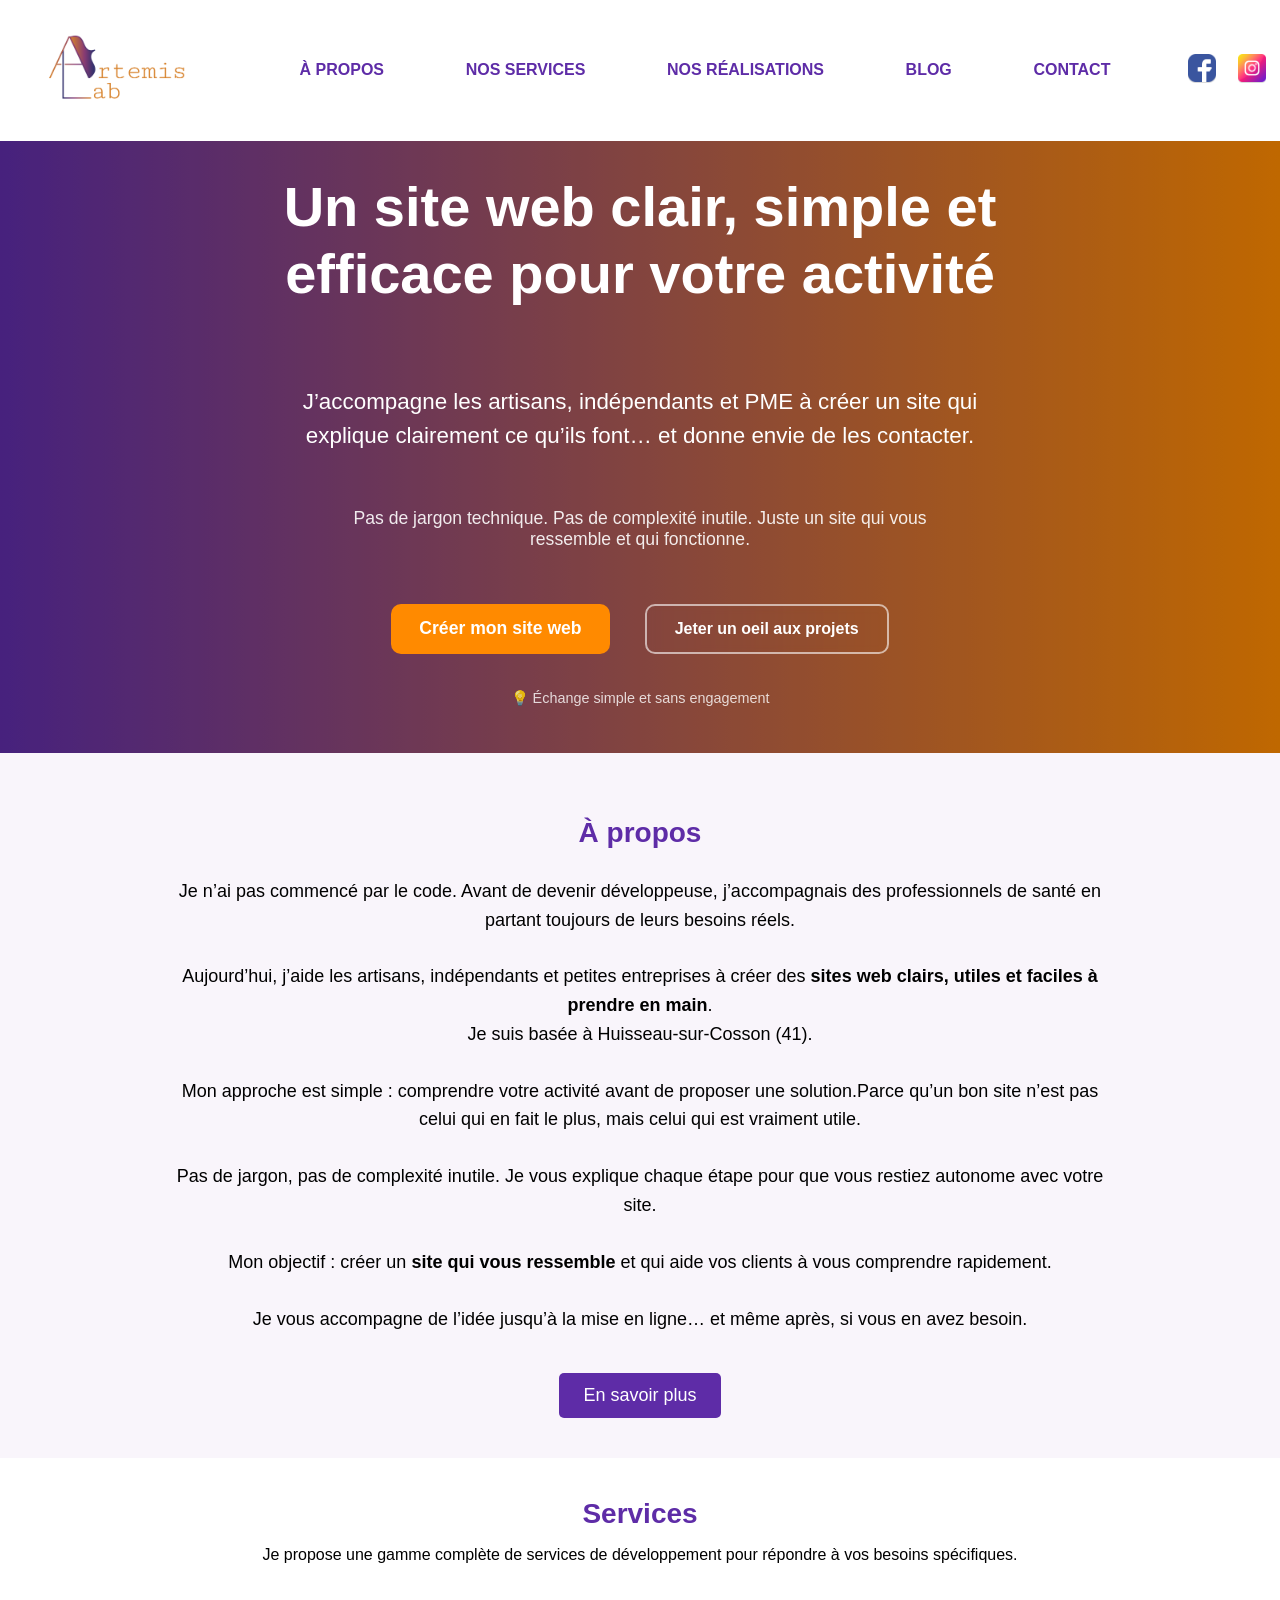
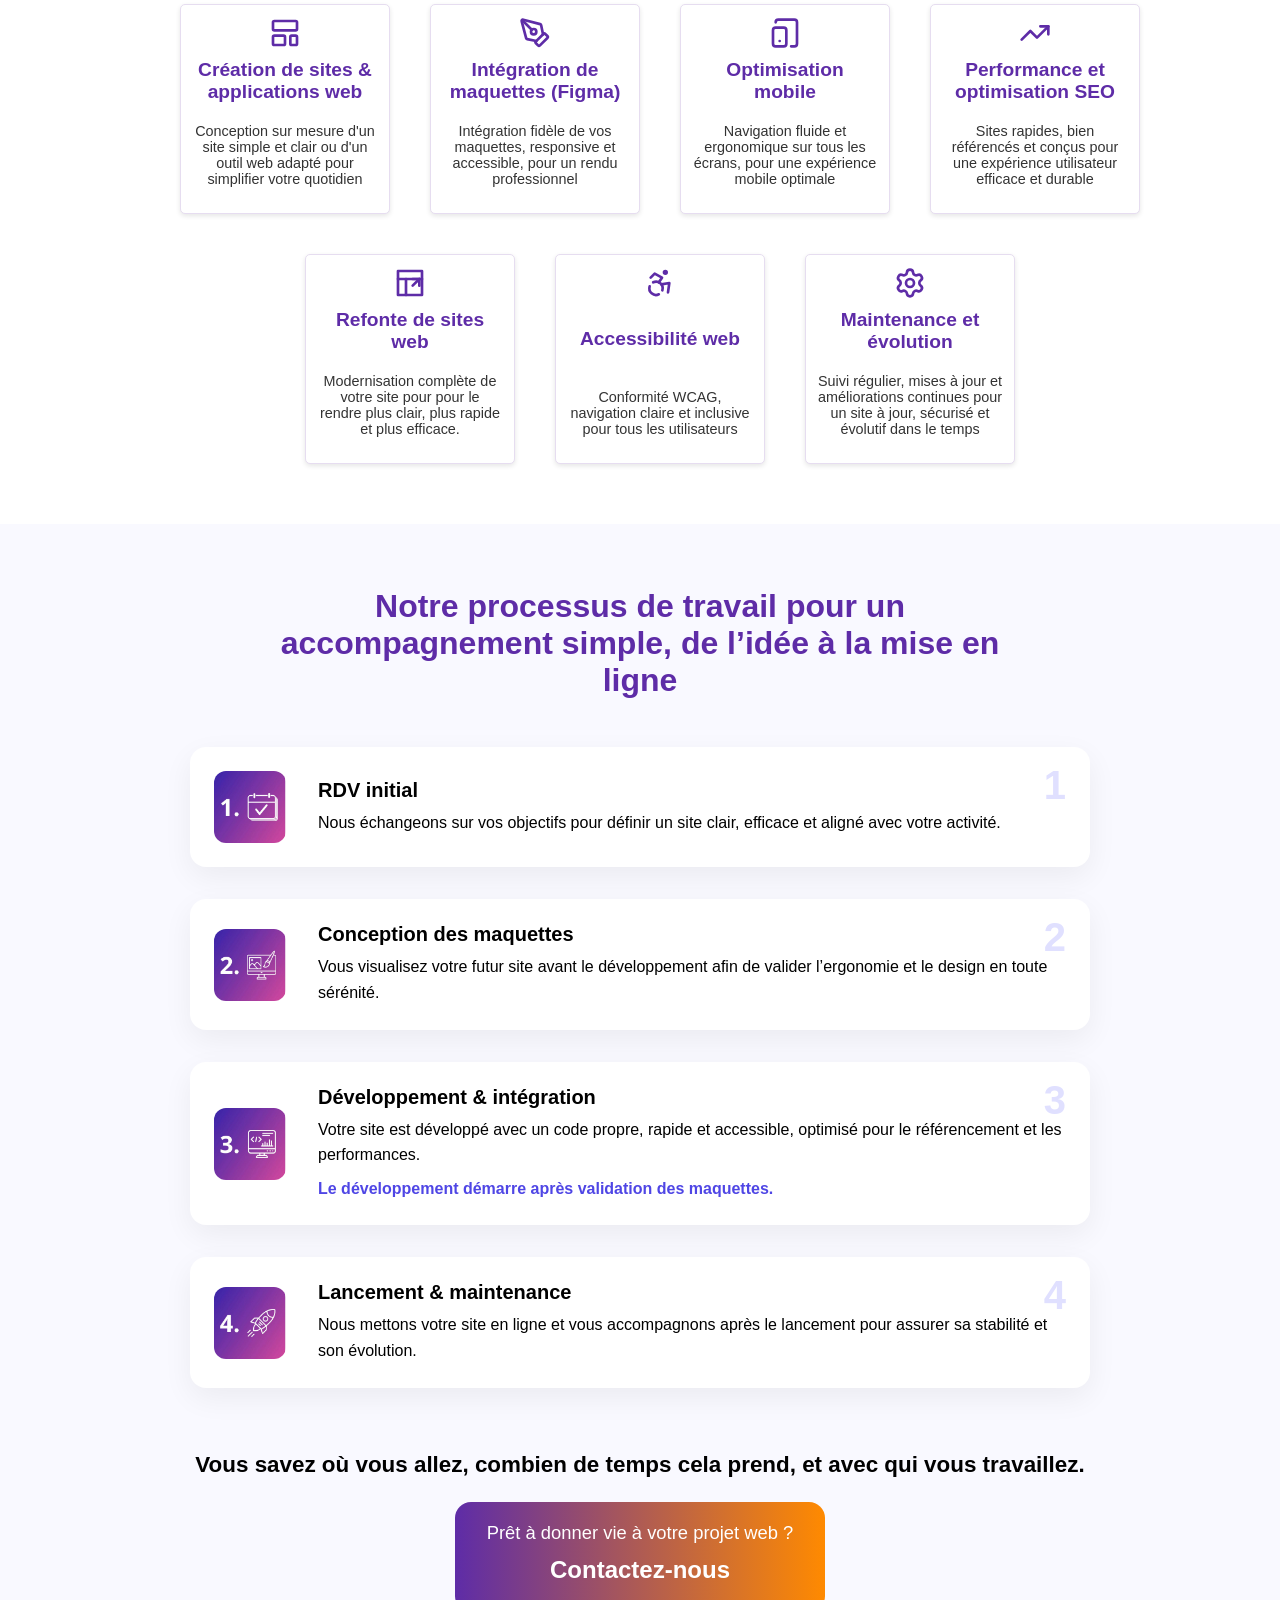
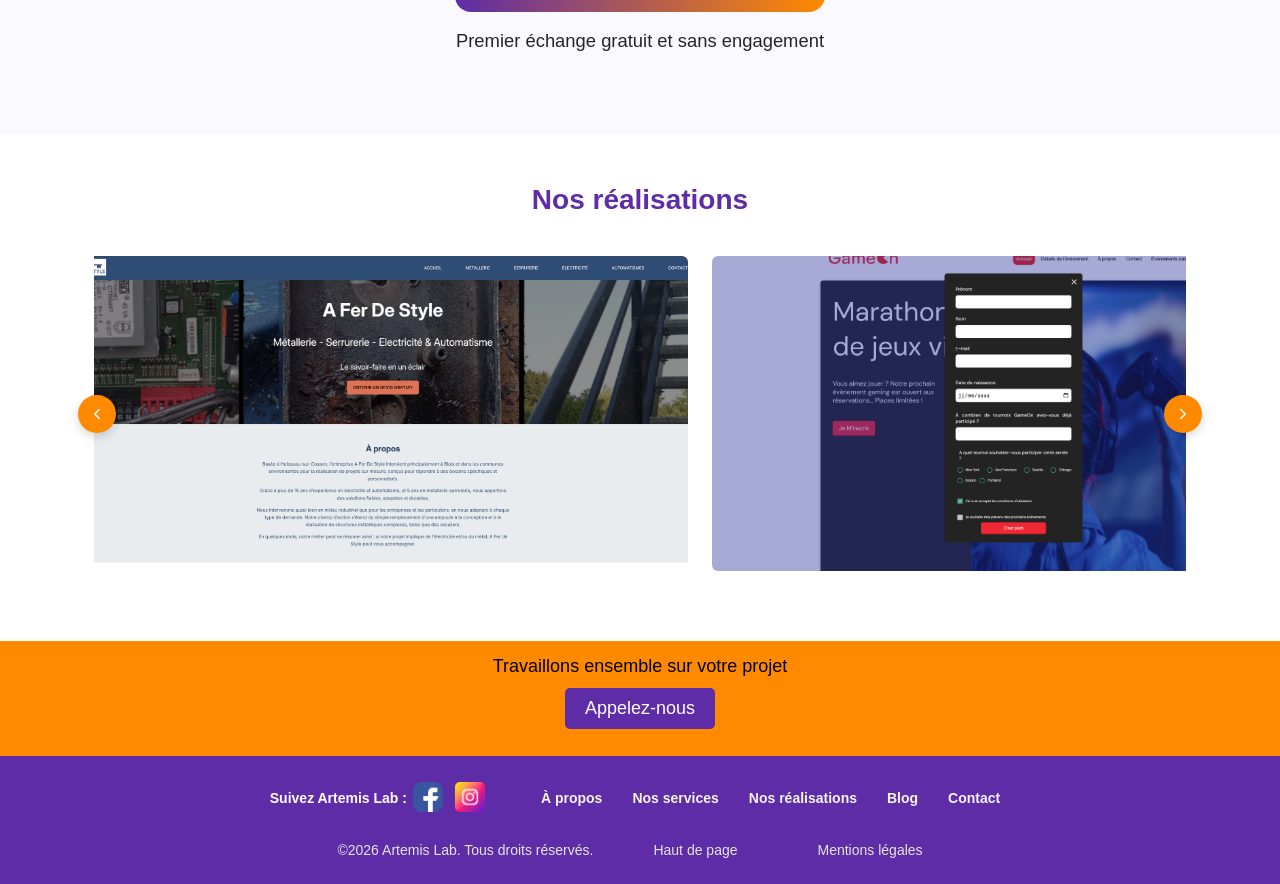
==== index.html @ e290e6b4 "Blog page added and 2articles (card + html page)" ====
<!doctype html>
<html lang="fr">
  <head>
    <meta charset="UTF-8" />
    <meta name="viewport" content="width=device-width, initial-scale=1.0" />
    <link rel="stylesheet" href="styles/styles.css" />
    <title>Artemis Lab – Création de sites web accessibles & SEO</title>
    <meta name="description" content="Artemis Lab – Développeuse à Blois, je conçois votre site web accessible, performant et optimisé pour le référencement naturel adapté à vos besoins." />
    <meta property="og:title" content="Artemis Lab – Développeuse front-end | Sites performants, accessibles & SEO" />
    <meta property="og:description" content="Je conçois des sites web rapides, accessibles et optimisés pour le SEO, adaptés à vos besoins et votre activité." />
    <meta property="og:type" content="website" />
    <meta property="og:url" content="https://www.artemislab.fr/" />
    <meta property="og:image" content="https://www.artemislab.fr/assets/logos/logo_artemislab.png" />
    <link rel="canonical" href="https://artemislab.fr" />

    <script type="application/ld+json">
{
  "@context": "https://schema.org",
  "@graph": [
    {
      "@type": "ProfessionalService",
      "@id": "https://artemislab.fr/#professionalservice",
      "name": "Artemis Lab",
      "founder": { "@id": "https://artemislab.fr/#person" },
      "description": "Développeuse front-end freelance spécialisée dans la création de sites web performants, accessibles et optimisés pour le SEO.",
      "url": "https://artemislab.fr",
      "logo": "https://artemislab.fr/assets/logos/logo_artemislab.png",
      "image": "https://www.artemislab.fr/assets/logos/image-og-al.jpg",
      "email": "diane.foucher.artemislab@gmail.com",
      "telephone": "+33613972752",
      "priceRange": "€€",
      "sameAs": [
        "https://www.facebook.com/profile.php?id=61586052476132",
        "https://www.instagram.com/artemis.lab.dev/",
        "https://www.linkedin.com/in/diane-foucher/"
      ],
      "address": {
        "@type": "PostalAddress",
        "addressLocality": "Huisseau-sur-Cosson",
        "postalCode": "41350",
        "addressCountry": "FR"
      },
      "areaServed": {
        "@type": "AdministrativeArea",
        "name": "Loir-et-Cher"
      },
      "openingHoursSpecification": {
        "@type": "OpeningHoursSpecification",
        "dayOfWeek": ["Monday", "Tuesday", "Wednesday", "Thursday", "Friday"],
        "opens": "08:30",
        "closes": "18:00"
      }
    },
    {
      "@type": "Person",
      "@id": "https://artemislab.fr/#person",
      "name": "Diane Foucher",
      "jobTitle": "Développeuse Front-end Freelance",
      "url": "https://artemislab.fr",
      "worksFor": { "@id": "https://artemislab.fr/#professionalservice" },
      "skills": [
        { "@type": "DefinedTerm", "name": "JavaScript" },
        { "@type": "DefinedTerm", "name": "HTML5" },
        { "@type": "DefinedTerm", "name": "CSS3" },
        { "@type": "DefinedTerm", "name": "React" },
        { "@type": "DefinedTerm", "name": "Développement Front-end" },
        { "@type": "DefinedTerm", "name": "Accessibilité Web" },
        { "@type": "DefinedTerm", "name": "SEO technique" },
        { "@type": "DefinedTerm", "name": "Intégration HTML CSS" }
      ],
      "knowsAbout": [
        "Performance web",
        "Responsive design",
        "Normes WCAG"
      ]
    },
    {
      "@type": "Service",
      "@id": "https://artemislab.fr/#service1",
      "name": "Création de sites & applications web",
      "description": "Conception sur mesure, du design à la mise en ligne, pour un site unique et performant.",
      "provider": { "@id": "https://artemislab.fr/#professionalservice" }
    },
    {
      "@type": "Service",
      "@id": "https://artemislab.fr/#service2",
      "name": "Intégration de maquettes (Figma)",
      "description": "Intégration fidèle de vos maquettes, responsive et accessible, pour un rendu professionnel.",
      "provider": { "@id": "https://artemislab.fr/#professionalservice" }
    },
    {
      "@type": "Service",
      "@id": "https://artemislab.fr/#service3",
      "name": "Optimisation mobile",
      "description": "Navigation fluide et ergonomique sur tous les écrans, pour une expérience mobile optimale.",
      "provider": { "@id": "https://artemislab.fr/#professionalservice" }
    },
    {
      "@type": "Service",
      "@id": "https://artemislab.fr/#service4",
      "name": "Performance et optimisation SEO",
      "description": "Sites rapides, bien référencés et conçus pour une expérience utilisateur efficace et durable.",
      "provider": { "@id": "https://artemislab.fr/#professionalservice" }
    },
    {
      "@type": "Service",
      "@id": "https://artemislab.fr/#service5",
      "name": "Accessibilité web",
      "description": "Conformité WCAG, navigation claire et inclusive pour tous les utilisateurs.",
      "provider": { "@id": "https://artemislab.fr/#professionalservice" }
    },
    {
      "@type": "Service",
      "@id": "https://artemislab.fr/#service6",
      "name": "Maintenance et évolution",
      "description": "Suivi régulier, mises à jour et améliorations continues pour un site toujours performant.",
      "provider": { "@id": "https://artemislab.fr/#professionalservice" }
    }
  ]
}
</script>

  </head>
  <body id="top">
    <nav class="main-nav" aria-label="Navigation principale">
      <a class="logo-link" href="#top" aria-label="Haut de page"><img class="logo-name" src="./assets/logos/logo_artemislab-name.png" alt="Logo Artemis Lab" /></a>
      <ul class="nav-list">
        <li><a href="#about" aria-label="Aller à la section à propos">À propos</a></li>
        <li><a href="#services" aria-label="Aller à la section services">Nos services</a></li>
        <li><a href="#projects">Nos réalisations</a></li>
        <li><a href="/blog.html">Blog</a></li>
        <li><a href="#contact" aria-label="Aller à la section contact">Contact</a></li>
      </ul>
      <div class="nav-socials" aria-hidden="false">
        <a href="https://www.facebook.com/profile.php?id=61586052476132" target="_blank" rel="noopener noreferrer" aria-label="Facebook Artemis Lab">
          <img class="social-media-icon" src="./assets/social%20medias/Fb.png" alt="Facebook Artemis Lab" />
        </a>
        <a href="https://www.instagram.com/artemis.lab.dev/" target="_blank" rel="noopener noreferrer" aria-label="Instagram Artemis Lab">
          <img class="social-media-icon" src="./assets/social%20medias/insta.png" alt="Instagram Artemis Lab" />
        </a>
      </div>
    </nav>
    <header class="header" aria-label="En-tête principal">
      <div class="header-text">
        <h1 class="main-title">Un site web clair, simple et efficace pour votre activité</h1>
            <p class="hero-subtitle">
    J’accompagne les artisans, indépendants et PME à créer un site qui
    explique clairement ce qu’ils font… et donne envie de les contacter.
  </p>
  <p class="hero-description">
    Pas de jargon technique. Pas de complexité inutile. Juste un site qui vous ressemble et qui fonctionne.
  </p>
  <div class="hero-cta">
    <a class="cta-primary" href="mailto:diane.foucher.artemislab@gmail.com">Créer mon site web</a>
    <a class="cta-secondary" href="#projects">Jeter un oeil aux projets</a>
  </div>
  <p class="hero-trust">
    💡 Échange simple et sans engagement
  </p>
    </header>
    <main>
      <section class="about-section" id="about">
        <div class="about-container">
          <h2>À propos</h2>
         <p>Je n’ai pas commencé par le code. Avant de devenir développeuse, j’accompagnais des professionnels de santé en partant toujours de leurs besoins réels.</p>
<p>Aujourd’hui, j’aide les artisans, indépendants et petites entreprises à créer des <strong>sites web clairs, utiles et faciles à prendre en main</strong>.<br>Je suis basée à Huisseau-sur-Cosson (41).</p>
  <p>Mon approche est simple : comprendre votre activité avant de proposer une solution.Parce qu’un bon site n’est pas celui qui en fait le plus, mais celui qui est vraiment utile.</p>
  <p>Pas de jargon, pas de complexité inutile. Je vous explique chaque étape pour que vous restiez autonome avec votre site.</p>
  <p>Mon objectif : créer un <strong>site qui vous ressemble</strong> et qui aide vos clients à vous comprendre rapidement.</p>
  <p>Je vous accompagne de l’idée jusqu’à la mise en ligne… et même après, si vous en avez besoin.</p>
</div>
<a href="/a-propos.html" class="cta-about">En savoir plus</a>
      </section>

      <section class="services" id="services">
        <h2>Services</h2>
        <p class="services-intro">Je propose une gamme complète de services de développement pour répondre à vos besoins spécifiques.</p>

        <ul class="services-list">
          <li class="service-card">
            <svg class="service-icon" xmlns="http://www.w3.org/2000/svg" width="24" height="24" viewBox="0 0 24 24" fill="none" stroke="currentColor" stroke-width="2" stroke-linecap="round" stroke-linejoin="round" aria-hidden="true" focusable="false">
              <rect width="18" height="7" x="3" y="3" rx="1" />
              <rect width="9" height="7" x="3" y="14" rx="1" />
              <rect width="5" height="7" x="16" y="14" rx="1" />
            </svg>
            <h3>Création de sites & applications web</h3>
            <p>Conception sur mesure d'un site simple et clair ou d'un outil web adapté pour simplifier votre quotidien</p>
          </li>

          <li class="service-card">
            <svg class="service-icon" xmlns="http://www.w3.org/2000/svg" width="24" height="24" viewBox="0 0 24 24" fill="none" stroke="currentColor" stroke-width="2" stroke-linecap="round" stroke-linejoin="round" aria-hidden="true" focusable="false">
              <path d="M15.707 21.293a1 1 0 0 1-1.414 0l-1.586-1.586a1 1 0 0 1 0-1.414l5.586-5.586a1 1 0 0 1 1.414 0l1.586 1.586a1 1 0 0 1 0 1.414z" />
              <path d="m18 13-1.375-6.874a1 1 0 0 0-.746-.776L3.235 2.028a1 1 0 0 0-1.207 1.207L5.35 15.879a1 1 0 0 0 .776.746L13 18" />
              <path d="m2.3 2.3 7.286 7.286" />
              <circle cx="11" cy="11" r="2" />
            </svg>
            <h3>Intégration de maquettes (Figma)</h3>
            <p>Intégration fidèle de vos maquettes, responsive et accessible, pour un rendu professionnel</p>
          </li>

          <li class="service-card">
            <svg class="service-icon" xmlns="http://www.w3.org/2000/svg" width="24" height="24" viewBox="0 0 24 24" fill="none" stroke="currentColor" stroke-width="2" stroke-linecap="round" stroke-linejoin="round" aria-hidden="true" focusable="false">
              <rect width="10" height="14" x="3" y="8" rx="2" />
              <path d="M5 4a2 2 0 0 1 2-2h12a2 2 0 0 1 2 2v16a2 2 0 0 1-2 2h-2.4" />
              <path d="M8 18h.01" />
            </svg>
            <h3>Optimisation mobile</h3>
            <p>Navigation fluide et ergonomique sur tous les écrans, pour une expérience mobile optimale</p>
          </li>

          <li class="service-card">
            <svg class="service-icon" xmlns="http://www.w3.org/2000/svg" width="24" height="24" viewBox="0 0 24 24" fill="none" stroke="currentColor" stroke-width="2" stroke-linecap="round" stroke-linejoin="round" aria-hidden="true" focusable="false">
              <path d="M16 7h6v6" />
              <path d="m22 7-8.5 8.5-5-5L2 17" />
            </svg>
            <h3>Performance et optimisation SEO</h3>
            <p>Sites rapides, bien référencés et conçus pour une expérience utilisateur efficace et durable</p>
          </li>

           <li class="service-card">
  <svg class="service-icon" xmlns="http://www.w3.org/2000/svg" width="24" height="24" viewBox="0 0 24 24" fill="none" stroke="currentColor" stroke-width="2" stroke-linecap="round" stroke-linejoin="round" aria-hidden="true" focusable="false">
    <path d="M3 3h18v18H3z" />
    <path d="M3 9h18" />
    <path d="M9 21V9" />
    <path d="M14 14l5-5" />
    <path d="M19 14v-5h-5" />
  </svg>
  <h3>Refonte de sites web</h3>
  <p>Modernisation complète de votre site pour pour le rendre plus clair, plus rapide et plus efficace.</p>
</li>
          <li class="service-card">
            <svg class="service-icon" xmlns="http://www.w3.org/2000/svg" width="24" height="24" viewBox="0 0 24 24" fill="none" stroke="currentColor" stroke-width="2" stroke-linecap="round" stroke-linejoin="round" aria-hidden="true" focusable="false">
              <circle cx="16" cy="4" r="1" />
              <path d="m18 19 1-7-6 1" />
              <path d="m5 8 3-3 5.5 3-2.36 3.5" />
              <path d="M4.24 14.5a5 5 0 0 0 6.88 6" />
              <path d="M13.76 17.5a5 5 0 0 0-6.88-6" />
            </svg>
            <h3>Accessibilité web</h3>
            <p>Conformité WCAG, navigation claire et inclusive pour tous les utilisateurs</p>
          </li>

          <li class="service-card">
            <svg class="service-icon" xmlns="http://www.w3.org/2000/svg" width="24" height="24" viewBox="0 0 24 24" fill="none" stroke="currentColor" stroke-width="2" stroke-linecap="round" stroke-linejoin="round" aria-hidden="true" focusable="false">
              <path d="M9.671 4.136a2.34 2.34 0 0 1 4.659 0 2.34 2.34 0 0 0 3.319 1.915 2.34 2.34 0 0 1 2.33 4.033 2.34 2.34 0 0 0 0 3.831 2.34 2.34 0 0 1-2.33 4.033 2.34 2.34 0 0 0-3.319 1.915 2.34 2.34 0 0 1-4.659 0 2.34 2.34 0 0 0-3.32-1.915 2.34 2.34 0 0 1-2.33-4.033 2.34 2.34 0 0 0 0-3.831A2.34 2.34 0 0 1 6.35 6.051a2.34 2.34 0 0 0 3.319-1.915" />
              <circle cx="12" cy="12" r="3" />
            </svg>
            <h3>Maintenance et évolution</h3>
            <p>Suivi régulier, mises à jour et améliorations continues pour un  site à jour, sécurisé et évolutif dans le temps</p>
          </li>
        </ul>
      </section>

      

      <section class="process">
                  <h2>Notre processus de travail pour un accompagnement simple, de l’idée à la mise en ligne</h2>
          <div class="process-container"></div>
          <ol class="process-steps">
            <li>
              <img class="process-step-icon" src="./assets/illustrations/process-1.jpg" alt="Illustration d'un rendez-vous entre un client et une développeuse web" />
              <div class="process-step-content">
              <h3>RDV initial</h3>
              <p>Nous échangeons sur vos objectifs pour définir un site clair, efficace et aligné avec votre activité.</p>
            </div>
            </li>
            <li>
              <img class="process-step-icon" src="./assets/illustrations/process-2.jpg" alt="Illustration de maquettes de site web sur un écran d'ordinateur" />
              <div class="process-step-content">
              <h3>Conception des maquettes</h3>
              <p>Vous visualisez votre futur site avant le développement afin de valider l’ergonomie et le design en toute sérénité.</p>
            </div>
            </li>
            <li>
              <img class="process-step-icon" src="./assets/illustrations/process-3.jpg" alt="Illustration d'un développeur web en train de coder sur son ordinateur" />
              <div class="process-step-content">
              <h3>Développement & intégration</h3>
              <p>Votre site est développé avec un code propre, rapide et accessible, optimisé pour le référencement et les performances. <strong>Le développement démarre après validation des maquettes.</strong></p>
            </div>
            </li>
            <li>
              <img class="process-step-icon" src="./assets/illustrations/process-4.jpg" alt="Illustration d'un site web en ligne sur un écran d'ordinateur" />
              <div class="process-step-content">
              <h3>Lancement & maintenance</h3>
              <p>Nous mettons votre site en ligne et vous accompagnons après le lancement pour assurer sa stabilité et son évolution.</p>
            </div>
            </li>
          </ol>
        </div>
        <div class="process-conclusion">
          <h4>Vous savez où vous allez, combien de temps cela prend, et avec qui vous travaillez.</h4>
          <a class="process-cta" href="mailto:diane.foucher.artemislab@gmail.com">
            <span class="process-cta-title">Prêt à donner vie à votre projet web ?</span>
            <span class="process-cta-action">Contactez-nous</span>
          </a>
          <p class="process-cta-note">Premier échange gratuit et sans engagement</p>
        </div>
      </section>

<section class="projects" id="projects">
        <h2>Nos réalisations</h2>

        <div class="carousel" aria-label="Carrousel de réalisations">
          <button class="carousel__nav carousel__nav--prev" aria-label="Précédent">
            <svg width="28" height="28" viewBox="0 0 24 24" fill="none" xmlns="http://www.w3.org/2000/svg" aria-hidden="true" focusable="false">
              <path d="M15 18l-6-6 6-6" stroke="currentColor" stroke-width="2" stroke-linecap="round" stroke-linejoin="round" />
            </svg>
          </button>

          <div class="carousel__track-container">
            <ul class="carousel__track">
              <li class="carousel__slide"><img src="./assets/projects/aferdestyle.png" alt="Capture d'écran du site A Fer de Style, artisan à Blois" /></li>
              <li class="carousel__slide"><img src="./assets/projects/GameOnWebsite.png" alt="Capture d'écran du site GameOn" /></li>
              <li class="carousel__slide"><img src="./assets/projects/Fisheye.png" alt="Capture d'écran du site Fisheye" /></li>
              <li class="carousel__slide"><img src="./assets/projects/OhMyFood.png" alt="Capture d'écran du site Oh My Food!" /></li>
              <li class="carousel__slide"><img src="./assets/projects/lesPetitsPlats.png" alt="Capture d'écran du site Les Petits Plats" /></li>
            </ul>
          </div>

          <button class="carousel__nav carousel__nav--next" aria-label="Suivant">
            <svg width="28" height="28" viewBox="0 0 24 24" fill="none" xmlns="http://www.w3.org/2000/svg" aria-hidden="true" focusable="false">
              <path d="M9 6l6 6-6 6" stroke="currentColor" stroke-width="2" stroke-linecap="round" stroke-linejoin="round" />
            </svg>
          </button>
        </div>
      </section>

    </main>

    <footer class="site-footer">
      <div class="footer-highlight" id="contact">
        <p>Travaillons ensemble sur votre projet</p>
        <address>
          <a class="footer-cta" href="tel:+33613972752">Appelez-nous</a>
        </address>
      </div>
      <div class="footer-main">
        <div class="footer-menu">
        <div class="footer-socials">
          <p>Suivez Artemis Lab :</p>
          <a href="https://www.facebook.com/profile.php?id=61586052476132" target="_blank" rel="noopener noreferrer" aria-label="Facebook Artemis Lab">
            <img class="social-media-icon" src="./assets/social%20medias/Fb.png" alt="Facebook Artemis Lab" />
          </a>
          <a href="https://www.instagram.com/artemis.lab.dev/" target="_blank" rel="noopener noreferrer" aria-label="Instagram Artemis Lab">
            <img class="social-media-icon" src="./assets/social%20medias/insta.png" alt="Instagram Artemis Lab" />
          </a>
        <nav aria-label="Liens de pied de page">
          <ul class="footer-links">
         <li><a href="#about" aria-label="Aller à la section à propos">À propos</a></li>
        <li><a href="#services" aria-label="Aller à la section services">Nos services</a></li>
        <li><a href="#projects">Nos réalisations</a></li>
        <li><a href="/blog.html">Blog</a></li>
        <li><a href="#contact" aria-label="Aller à la section contact">Contact</a></li>
          </ul>
            </div>

            
        </div>
       <div class="footer-mentions">
        <p class="footer-copy">©<span id="current-year"></span> Artemis Lab. Tous droits réservés.</p>
        <a class="footer-link" href="#top" aria-label="revenir en haut de la page">Haut de page</a>
        <a class="footer-link" href="/mentions-legales.html" aria-label="Mentions légales"> Mentions légales </a>
        </div>
         </nav>
      </div>
    </footer>
    <script src="./scripts/carousel.js" defer></script>
     <script>
      document.getElementById("current-year").textContent = new Date().getFullYear();
    </script>
  </body>
</html>
---- styles/styles.css ----
body {
  font-family: "Segoe UI", Tahoma, Geneva, Verdana, sans-serif;
  margin: 0;
  padding: 0;
  background-color: #fff;
}

*,
*::before,
*::after {
  box-sizing: border-box;
}

/* :root {
  --primary: #5e2ca7;
  --secondary: #ff8a00;
  --text: #333;
  --bg-light: #f9f5fb;
} */

html {
  scroll-behavior: smooth;
}

/* Nav */
.main-nav {
  display: flex;
  justify-content: space-evenly;
  align-items: center;
  padding: 8px;
  margin: 0;
  text-decoration: none;
  text-transform: uppercase;
}
.main-nav a,
.main-nav a:link,
.main-nav a:visited {
  color: #5e2ca7;
  font-weight: bold;
  text-decoration: none;
}

.main-nav a {
  display: inline-block;
  transition:
    transform 0.15s ease,
    opacity 0.15s ease;
}
.main-nav a:focus-visible {
  outline: 2px solid rgba(255, 255, 255, 0.9);
  outline-offset: 3px;
}

/* Navigation list for accessibility */
.nav-list {
  list-style: none;
  display: flex;
  gap: 0;
  margin: 0;
  padding: 0;
  align-items: center;
  flex: 1;
  justify-content: space-evenly;
  max-width: 1200px;
}

.nav-list li {
  margin: 0;
}

.nav-list a {
  display: inline-block;
  padding: 8px 10px;
}

.nav-list a:hover,
.nav-list a:focus-visible {
  transform: scale(1.05);
  text-decoration: underline;
  color: #ff8a00;
}

.logo-name {
  max-width: 200px;
  height: auto;
}

.main-title {
  color: #fff;
  font-size: 30px;
  margin: 0;
}

/* Social icons placed in the header (top right) */
.nav-socials {
  top: 14px;
  right: 18px;
  display: flex;
  gap: 10px;
  align-items: center;
  z-index: 999;
}
.nav-socials .social-media-icon {
  width: 28px;
  height: auto;
  filter: drop-shadow(0 1px 0 rgba(0, 0, 0, 0.15));
}

@media (max-width: 768px) {
  .nav-socials {
    top: 10px;
    right: 12px;
    gap: 8px;
  }
  .nav-socials .social-media-icon {
    width: 24px;
  }
}

/* Header */
.header {
  position: relative;
  text-align: center;
  background: linear-gradient(90deg, #5e2ca7, #ff8a00);
  background-position: center;
  width: 100%;
  min-height: 58vh;
  display: flex;
  align-items: center;
  justify-content: center;
  overflow: hidden;
}

.header-text h1 {
  font-size: 3.5rem;
  max-width: 800px;
  line-height: 1.2;
  margin: 0 0 40px 0;
}

.hero-subtitle {
  font-size: 1.4rem;
  max-width: 700px;
  line-height: 1.5;
}

.hero-description {
  font-size: 1.1rem;
  opacity: 0.9;
  max-width: 600px;
}

.hero-cta {
  display: flex;
  gap: 35px;
  margin-top: 20px;
  flex-wrap: wrap;
  justify-content: center;
}

.cta-primary {
  background-color: #ff8a00;
  color: white;
  padding: 14px 28px;
  border-radius: 10px;
  text-decoration: none;
  font-size: 1.1rem;
  font-weight: bold;
}

.cta-primary:hover,
.cta-primary:focus-visible {
  transform: translateY(-2px);
  background-color: #e67600;
}

.cta-secondary {
  border: 2px solid rgba(255, 255, 255, 0.6);
  color: #fff;
  padding: 14px 28px;
  border-radius: 10px;
  text-decoration: none;
  transition: all 0.25s ease;
  font-weight: bold;
  backdrop-filter: blur(4px);
}

.cta-secondary:hover {
  background-color: rgba(255, 255, 255, 0.2);
  border-color: #fff;
  transform: translateY(-2px);
}

.cta-secondary:hover::after {
  transform: translateX(4px);
}

.hero-trust {
  font-size: 0.9rem;
  margin-top: 20px;
  opacity: 0.8;
}

.header::before {
  content: "";
  position: absolute;
  inset: 0;
  background: rgba(0, 0, 0, 0.25);
  z-index: 0;
}

.header-text {
  position: relative;
  z-index: 1;
  max-width: 1100px;
  padding: 2rem;
  display: flex;
  flex-direction: column;
  align-items: center;
  gap: 1rem;
  color: #fff;
  text-align: center;
  margin: 0 auto;
}

/* About */

.about-section {
  padding: 40px 20px;
  background-color: #f9f5fb;
  text-align: center;
  align-items: center;
}
h2 {
  color: #5e2ca7;
  font-size: 28px;
  margin-bottom: 10px;
}

.about-container {
  display: flex;
  flex-direction: column;
  text-align: center;
  align-items: center;
  max-width: 1200px;
  margin: auto;
  padding: 0px 30px 0px 30px;
}

.about-container p {
  font-size: 18px;
  line-height: 1.6;
  max-width: 950px;
  margin-bottom: 10px;
}

.cta-about {
  display: inline-block;
  text-align: center;
  margin-top: 30px;
  padding: 12px 24px;
  background-color: #5e2ca7;
  color: #fff;
  text-decoration: none;
  font-size: 18px;
  border-radius: 5px;
  transition:
    background-color 0.3s ease,
    transform 0.3s ease;
}

.cta-about:hover,
.cta-about:focus-visible {
  background-color: #ff8a00;
  transform: scale(1.05);
}

/* Services */

.services {
  text-align: center;
  align-items: center;
  padding: 40px 20px;
  text-align: center;
  align-items: center;
  max-width: 1300px;
  margin: 40px auto;
  padding: 0px 30px 0px 30px;
}

.services-list {
  display: flex;
  flex-wrap: wrap;
  justify-content: center;
  margin-top: 20px;
}

.service-card {
  background: #fff;
  border: 1px solid #e6ddf0;
  border-radius: 5px;
  box-shadow: 0 2px 5px rgba(0, 0, 0, 0.1);
  margin: 20px;
  padding: 12px;
  transition:
    transform 0.3s ease,
    box-shadow 0.3s ease,
    background-color 0.3s ease;
  cursor: default;
  align-items: center;
  width: 210px;
  max-width: 210px;
  height: 210px;
  display: flex;
  flex-direction: column;
  align-items: center;
  justify-content: center;
  text-align: center;
}

.service-card h3 {
  margin: auto;
  font-size: 1.2rem;
  color: #5e2ca7;
}

.service-card p {
  margin-top: 10px;
  font-size: 0.9rem;
  color: #333;
}

.service-icon {
  width: 32px;
  height: 32px;
  color: #5e2ca7;
  transition: color 0.3s ease;
  flex-shrink: 0;
}

.service-card:hover,
.service-card:focus-visible {
  transform: translateY(-5px) scale(1.03);
  box-shadow: 0 8px 20px rgba(0, 0, 0, 0.15);
  border-color: #5e2ca7;
}

.service-card:hover .service-icon,
.service-card:focus-visible .service-icon {
  color: #ff8a00;
}

/* Projects */
.projects {
  text-align: center;
  align-items: center;
  padding: 40px 20px;
  text-align: center;
  align-items: center;
  max-width: 1200px;
  margin: 50px auto 70px auto;
  padding: 0px 30px 0px 30px;
}

.project-list {
  display: flex;
  flex-wrap: wrap;
  justify-content: center;
}

.project-card {
  background: #fff;
  border: 1px solid #e6ddf0;
  border-radius: 5px;
  box-shadow: 0 2px 5px rgba(0, 0, 0, 0.1);
  margin: 20px;
  padding: 20px;
  transition: transform 0.3s ease;
  align-items: center;
  width: 350px;
  height: 280px;
  display: flex;
  flex-direction: column;
  align-items: center;
  justify-content: center;
  text-align: center;
}

.project-card:hover,
.project-card:focus-visible {
  transform: translateY(-5px) scale(1.03);
  box-shadow: 0 8px 20px rgba(0, 0, 0, 0.15);
  border-color: #5e2ca7;
}

.project-image {
  max-width: 100%;
  height: auto;
  border-radius: 5px;
  margin-bottom: 10px;
}

.project-card h3 {
  margin: 10px 0 5px 0;
  font-size: 1.2rem;
  color: #5e2ca7;
}

.project-card p {
  font-size: 0.9rem;
  color: #333;
  margin-bottom: 10px;
}

.project-card a {
  color: #ff8a00;
  text-decoration: none;
  font-weight: bold;
}

.project-card a:hover,
.project-card a:focus-visible {
  text-decoration: underline;
}

/* Carrousel réalisations */
.carousel {
  position: relative;
  margin: 40px auto;
  --gap: 12px;
  max-width: 1200px;
  padding: 0 24px; /* espace pour les flèches visibles sans déborder */
}
.carousel__track-container {
  overflow: hidden;
}
.carousel__track {
  display: flex;
  gap: var(--gap);
  align-items: center;
  will-change: transform;
  transform: translateX(0);
  list-style: none;
  margin: 0;
  padding: 0;
}
.carousel__slide {
  flex: 0 0 390px;
  width: 390px;
  height: 195px;
  box-sizing: border-box;
  padding: 0 calc(var(--gap) / 2);
  display: flex;
  align-items: center;
  justify-content: center;
}
.carousel__slide img {
  display: block;
  width: 100%;
  height: 100%;
  object-fit: cover;
  border-radius: 6px;
  background: #fff;
}
.carousel__nav {
  position: absolute;
  top: 50%;
  transform: translateY(-50%);
  background: #ff8a00;
  color: #fff;
  border: 0;
  padding: 10px;
  border-radius: 50%;
  display: flex;
  align-items: center;
  justify-content: center;
  cursor: pointer;
  z-index: 10;
  box-shadow: 0 4px 10px rgba(0, 0, 0, 0.15);
}
.carousel__nav svg {
  display: block;
  width: 18px;
  height: 18px;
}
.carousel__nav:focus {
  outline: 3px solid #fff;
}
.carousel__nav--prev {
  left: 8px;
}
.carousel__nav--next {
  right: 8px;
}

@media (min-width: 800px) {
  /* Desktop: uniform larger slides */
  .carousel__track > .carousel__slide {
    flex: 0 0 630px;
    width: 630px;
    height: 315px;
  }
  .carousel__track > .carousel__slide img {
    width: 100%;
    height: 100%;
  }
  .carousel__nav--prev {
    left: 8px;
  }
  .carousel__nav--next {
    right: 8px;
  }
}

@media (max-width: 420px) {
  .carousel {
    padding: 0 8px;
  }
  .carousel__track > .carousel__slide {
    flex: 0 0 330px;
    width: 330px;
    height: 165px;
  }
  .carousel__track > .carousel__slide img {
    width: 100%;
    height: 100%;
  }
}

@media (prefers-reduced-motion: reduce) {
  .carousel__track {
    transition: none;
  }
}

/* Process */
.process {
  padding: 4rem 1.5rem;
  background: #f9f9ff;
}

.process h2 {
  max-width: 800px;
  margin: 0 auto 3rem;
  text-align: center;
  font-size: 2rem;
}

.process-steps {
  list-style: none;
  padding: 0;
  margin: 0 auto;
  max-width: 900px;
  display: grid;
  gap: 2rem;
  counter-reset: step;
}

.process-steps li {
  position: relative;
  display: grid;
  grid-template-columns: 80px 1fr;
  gap: 1.5rem;
  padding: 1.5rem;
  background: #ffffff;
  border-radius: 16px;
  box-shadow: 0 10px 30px rgba(0, 0, 0, 0.06);
  align-items: center;
}

/* Numérotation automatique */
.process-steps li::before {
  counter-increment: step;
  content: counter(step);
  position: absolute;
  top: 1rem;
  right: 1.5rem;
  font-size: 2.5rem;
  font-weight: 700;
  color: #e0e0ff;
}

.process-step-icon {
  width: 72px;
  height: 72px;
  object-fit: cover;
  border-radius: 12px;
  background: #f0f0ff;
}

.process-step-content h3 {
  margin: 0 0 0.5rem;
  font-size: 1.25rem;
}

.process-step-content p {
  margin: 0;
  line-height: 1.6;
}

.process-step-content strong {
  display: block;
  margin-top: 0.5rem;
  color: #4f46e5;
}

.process-conclusion {
  margin-top: 4rem;
  text-align: center;
}

.process-conclusion h4 {
  font-size: 1.4rem;
  margin-bottom: 1.5rem;
}

.process-cta {
  display: inline-flex;
  flex-direction: column;
  gap: 0.25rem;
  padding: 1.25rem 2rem;
  border-radius: 16px;
  background: linear-gradient(90deg, #5e2ca7 0%, #ff8a00 100%);
  color: #ffffff;
  text-decoration: none;
  transition:
    transform 0.2s ease,
    box-shadow 0.2s ease;
}

.process-cta:hover {
  transform: translateY(-2px);
  box-shadow: 0 15px 30px rgba(94, 44, 167, 0.3);
}

.process-cta-title {
  font-size: 1.15rem;
  font-weight: 400;
}

.process-cta-action {
  font-size: 1.5rem;
  font-weight: 600;
  margin: 0.5rem;
}

.process-cta-note {
  font-size: 1.15rem;
  opacity: 0.85;
}

@media (max-width: 768px) {
  .process h2 {
    font-size: 1.6rem;
  }

  .process-steps li {
    grid-template-columns: 1fr;
    text-align: center;
  }

  .process-step-icon {
    margin: 0 auto;
  }

  .process-steps li::before {
    top: 0.75rem;
    right: 1rem;
    font-size: 2rem;
  }

  .process-conclusion h4 {
    font-size: 1.2rem;
  }

  .process-cta {
    padding: 1rem 1.5rem;
  }

  .process-cta-title {
    font-size: 1rem;
  }
}

/* Footer */
.footer-highlight {
  background-color: #ff8a00;
  color: #fff;
  text-align: center;
  padding: 15px 10px;
}

.footer-highlight p {
  font-size: 18px;
  margin: 0 0 5px 0;
  color: black;
}

.footer-highlight address {
  font-style: normal;
}

.footer-cta {
  background-color: #5e2ca7;
  color: #fff;
  border: none;
  padding: 10px 20px;
  font-size: 18px;
  border-radius: 5px;
  cursor: pointer;
  margin: 6px 0 12px 0;
  text-decoration: none;
  display: inline-block;
}

.footer-cta:hover {
  background-color: #4b238f;
  transform: scale(1.02);
}

.footer-cta:focus-visible {
  outline: 3px solid rgba(255, 255, 255, 0.9);
  outline-offset: 3px;
}

.footer-main {
  background-color: #5e2ca7;
  color: #fff;
  text-align: center;
  padding: 12px 10px;
  font-size: 14px;
}

.footer-mentions {
  display: flex;
  flex-direction: row;
  justify-content: center;
  align-items: center;
  gap: 40px;
  color: #e5e4e2;
}

.footer-links {
  list-style: none;
  display: flex;
  flex-direction: row;
  justify-content: center;
  gap: 10px;
}

.footer-links a {
  color: #f5f5f5;
  text-decoration: none;
  font-size: 14px;
  font-weight: bold;
  padding: 8px 10px;
  display: inline-block;
}

.footer-link {
  color: #e5e4e2;
  text-decoration: none;
  margin: 0 10px;
  display: inline-block;
  padding: 8px 10px;
}

.footer-main a:hover,
.footer-main a:focus-visible {
  text-decoration: underline;
}

.footer-socials {
  display: flex;
  flex-direction: row;
  justify-content: center;
  align-items: center;
}

.footer-socials p {
  display: inline;
  text-align: center;
  font-size: 14px;
  margin: 0;
  font-weight: bold;
}

.social-media-icon {
  margin: 6px;
  width: 30px;
  height: auto;
}

/* Make the logo link easier to tap */
.logo-link {
  display: inline-block;
  padding: 6px;
  margin-right: 8px;
}
.logo-link img {
  display: block;
  max-width: 200px;
  height: auto;
}

@media (max-width: 768px) {
  .footer-link {
    padding: 10px 12px;
  }
  .logo-link {
    padding: 8px;
  }
}

.social-media-icon:hover,
.social-media-icon:focus-visible {
  transform: scale(1.1);
}

/* Mentions légales */

.legal {
  max-width: 1000px;
  margin: 40px auto;
  padding: 20px;
  font-size: 16px;
  line-height: 1.6;
  color: #333;
}

.legal h2,
.legal h3 {
  color: #5e2ca7;
  padding: 0;
  margin: 25px 0 5px 0;
}

.legal p {
  padding: 0;
  margin: 0;
}

@media (prefers-reduced-motion: reduce) {
  * {
    transition: none;
    transform: none;
  }
}

@media (max-width: 1024px) {
  /* tablettes */
  .services-list {
    flex-wrap: wrap;
  }
  .service-card {
    width: 45%;
    margin: 10px;
    padding-top: 15px;
  }
}

@media (max-width: 768px) {
  /* mobiles */
  .main-nav {
    flex-direction: column;
    gap: 10px;
  }
  .service-card {
    width: 90%;
    margin: 10px auto 20px auto;
    padding-top: 20px;
    display: flex;
    justify-content: center;
  }
  .header-text h1 {
    font-size: 3rem;
  }
  .header-text h2 {
    font-size: 1.4rem;
  }

  .services-list {
    align-items: center;
    padding: 0;
    flex-wrap: wrap;
    justify-content: center;
  }

  .footer-links {
    padding: 0 10px;
  }
}

@media (max-width: 500px) {
  .header-text h1 {
    font-size: 2.5rem;
  }
  .header-text h2 {
    font-size: 1.2rem;
  }
  .header-text {
    padding: 1rem;
  }

  .nav-list {
    padding: 10px;
    flex-direction: column;
    gap: 3px;
  }
}
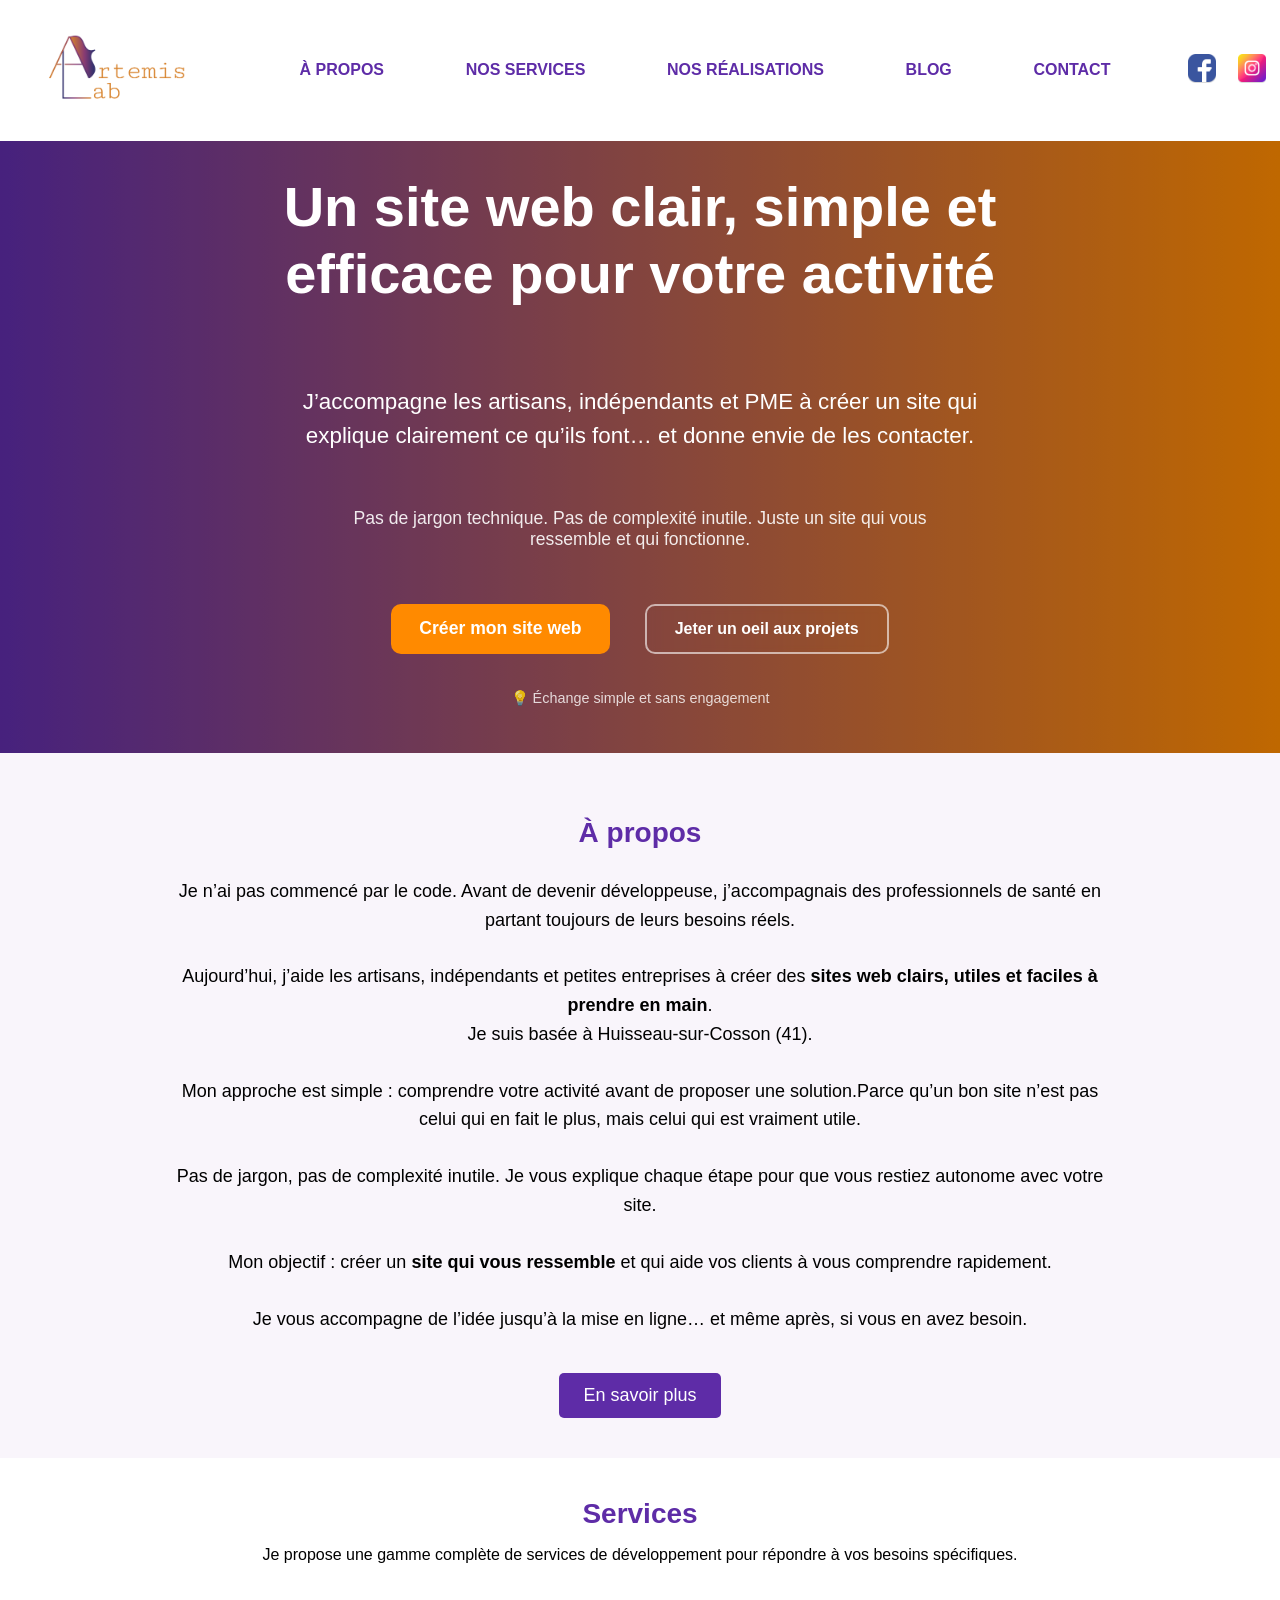
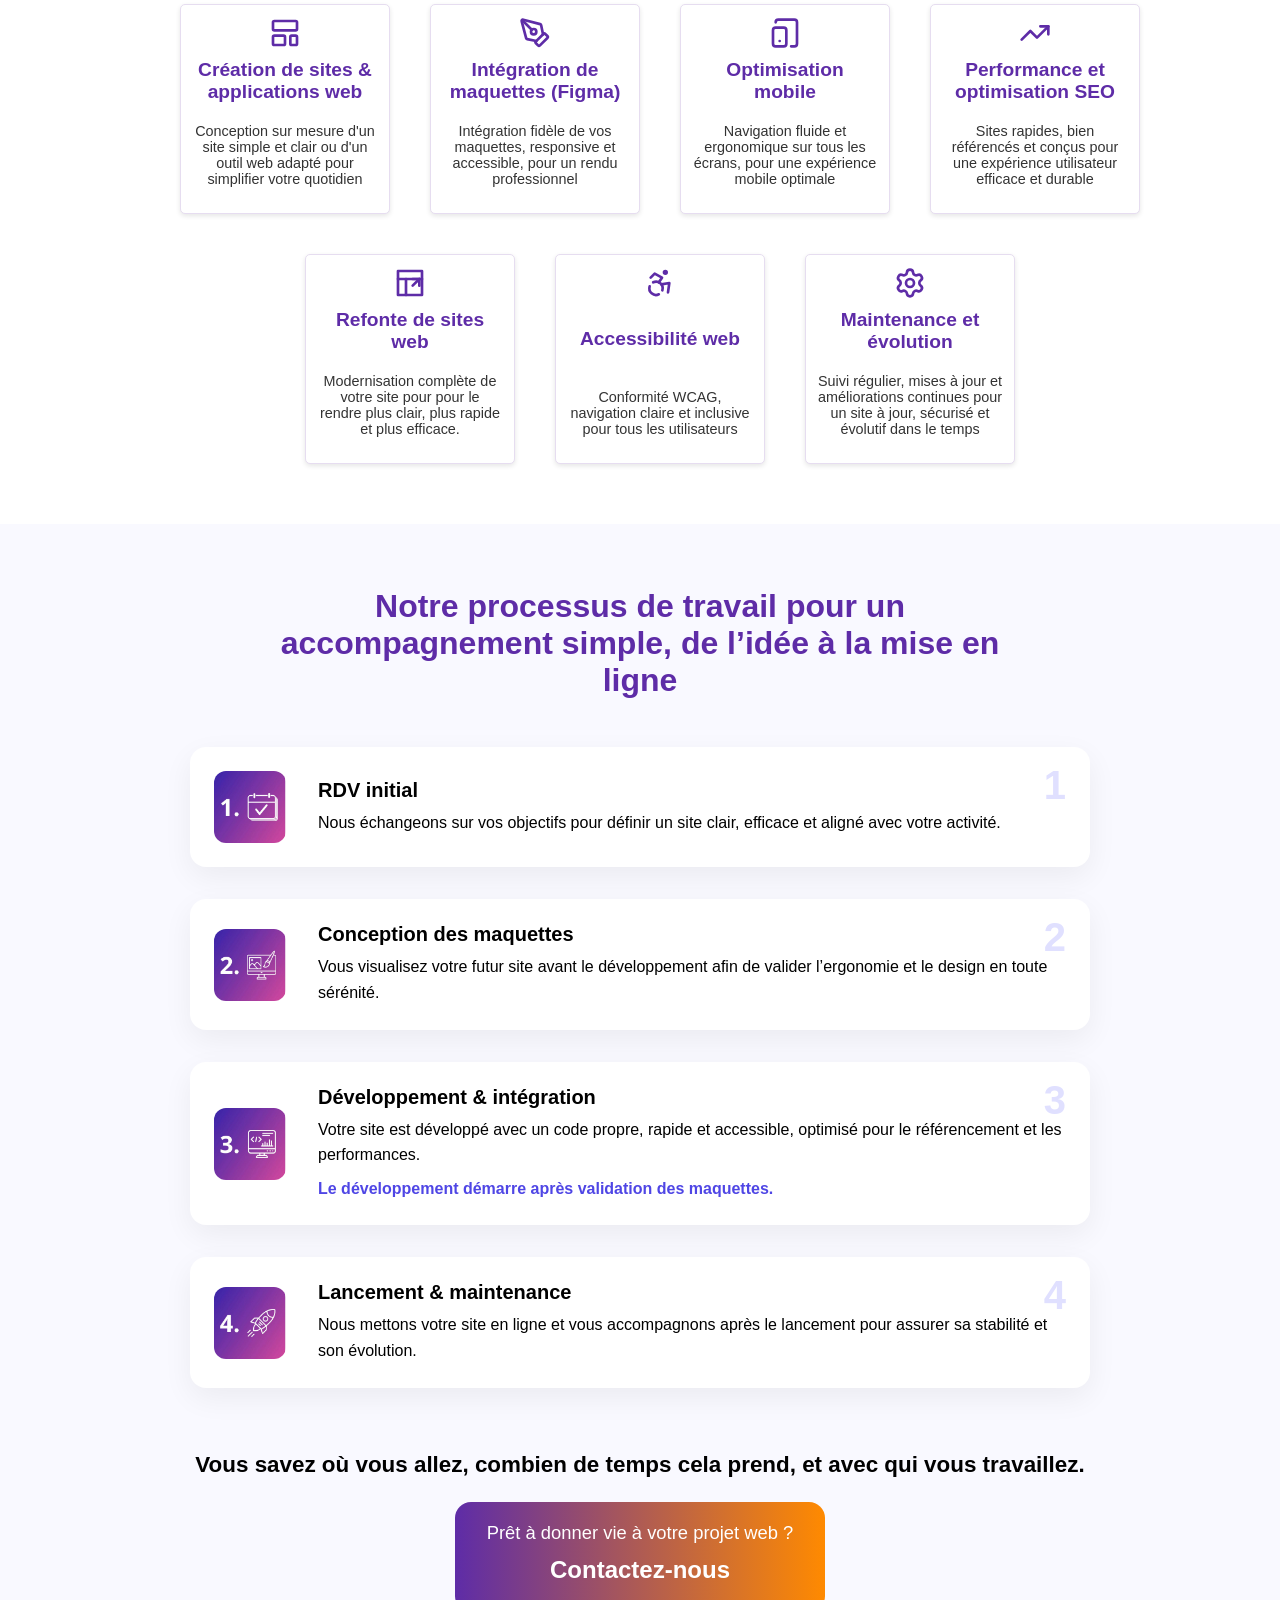
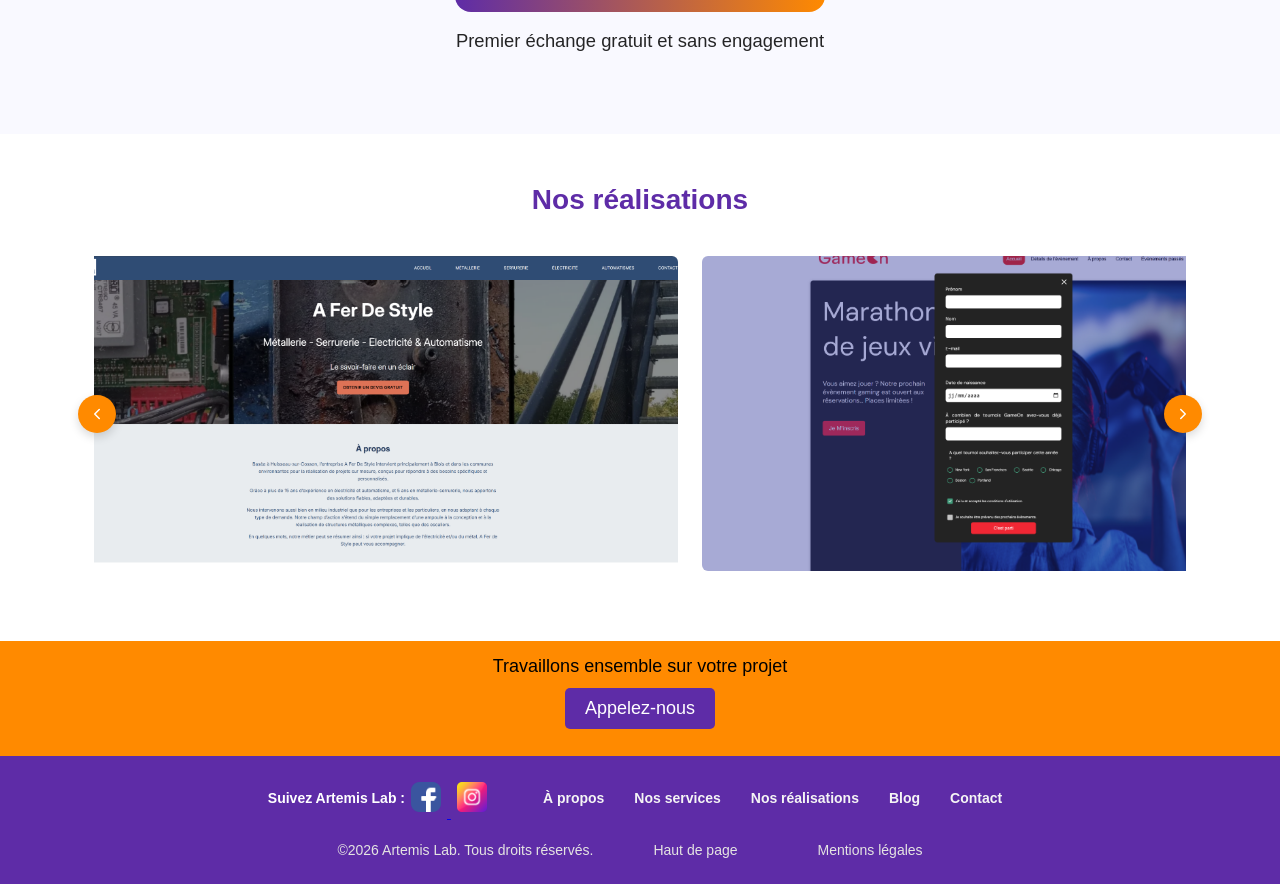
==== commit 207bd2d7: "legal mentions page corrected and footer corrected Co-authored-by: Copilot <copilot@github.com>" ====
--- a/index.html
+++ b/index.html
@@ -338,12 +338,14 @@
         <div class="footer-menu">
         <div class="footer-socials">
           <p>Suivez Artemis Lab :</p>
+          <div class="footer-social-icons">
           <a href="https://www.facebook.com/profile.php?id=61586052476132" target="_blank" rel="noopener noreferrer" aria-label="Facebook Artemis Lab">
             <img class="social-media-icon" src="./assets/social%20medias/Fb.png" alt="Facebook Artemis Lab" />
           </a>
           <a href="https://www.instagram.com/artemis.lab.dev/" target="_blank" rel="noopener noreferrer" aria-label="Instagram Artemis Lab">
             <img class="social-media-icon" src="./assets/social%20medias/insta.png" alt="Instagram Artemis Lab" />
           </a>
+          </div>
         <nav aria-label="Liens de pied de page">
           <ul class="footer-links">
          <li><a href="#about" aria-label="Aller à la section à propos">À propos</a></li>
--- a/styles/styles.css
+++ b/styles/styles.css
@@ -804,6 +804,12 @@
 }
 
 @media (max-width: 768px) {
+  .footer-menu {
+    display: flex;
+    flex-direction: column;
+    gap: 12px;
+  }
+
   .footer-link {
     padding: 10px 12px;
   }
@@ -908,3 +914,60 @@
     gap: 3px;
   }
 }
+
+/* Footer: mobile stacking under 768px */
+@media (max-width: 768px) {
+  .site-footer .footer-main {
+    display: flex;
+    flex-direction: column;
+    gap: 16px;
+    align-items: center;
+    text-align: center;
+    padding: 12px 16px;
+  }
+
+  .site-footer .footer-menu {
+    width: 100%;
+    display: flex;
+    flex-direction: column;
+    gap: 12px;
+    align-items: center;
+  }
+
+  .footer-socials {
+    display: flex;
+    flex-direction: column;
+    gap: 8px;
+    align-items: center;
+  }
+
+  .footer-links {
+    display: flex;
+    flex-direction: column;
+    gap: 6px;
+    align-items: center;
+    padding: 0;
+  }
+
+  .footer-mentions {
+    display: flex;
+    flex-direction: column;
+    gap: 8px;
+    align-items: center;
+  }
+
+  .footer-copy,
+  .footer-link,
+  .footer-links a {
+    display: block;
+    padding: 6px 0;
+  }
+
+  .footer-highlight p {
+    font-size: 16px;
+  }
+
+  .logo-link {
+    margin: 0;
+  }
+}
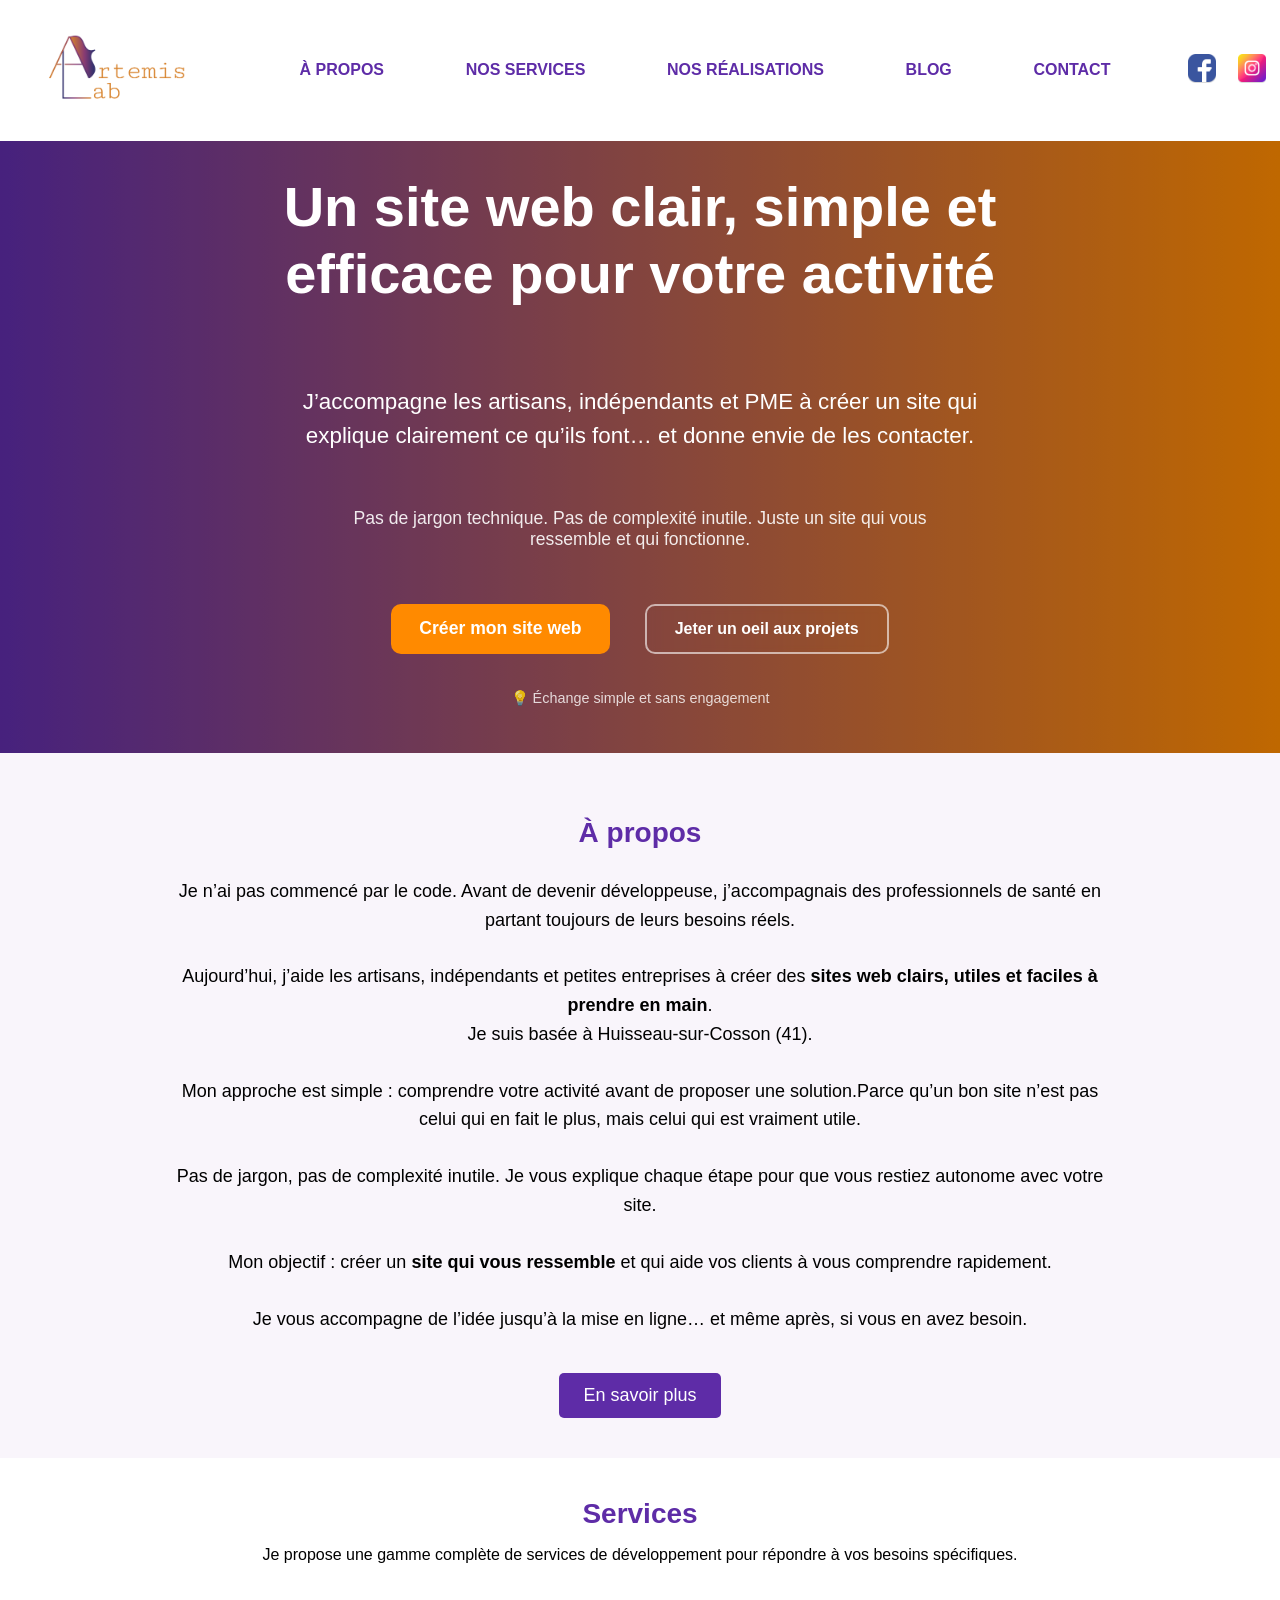
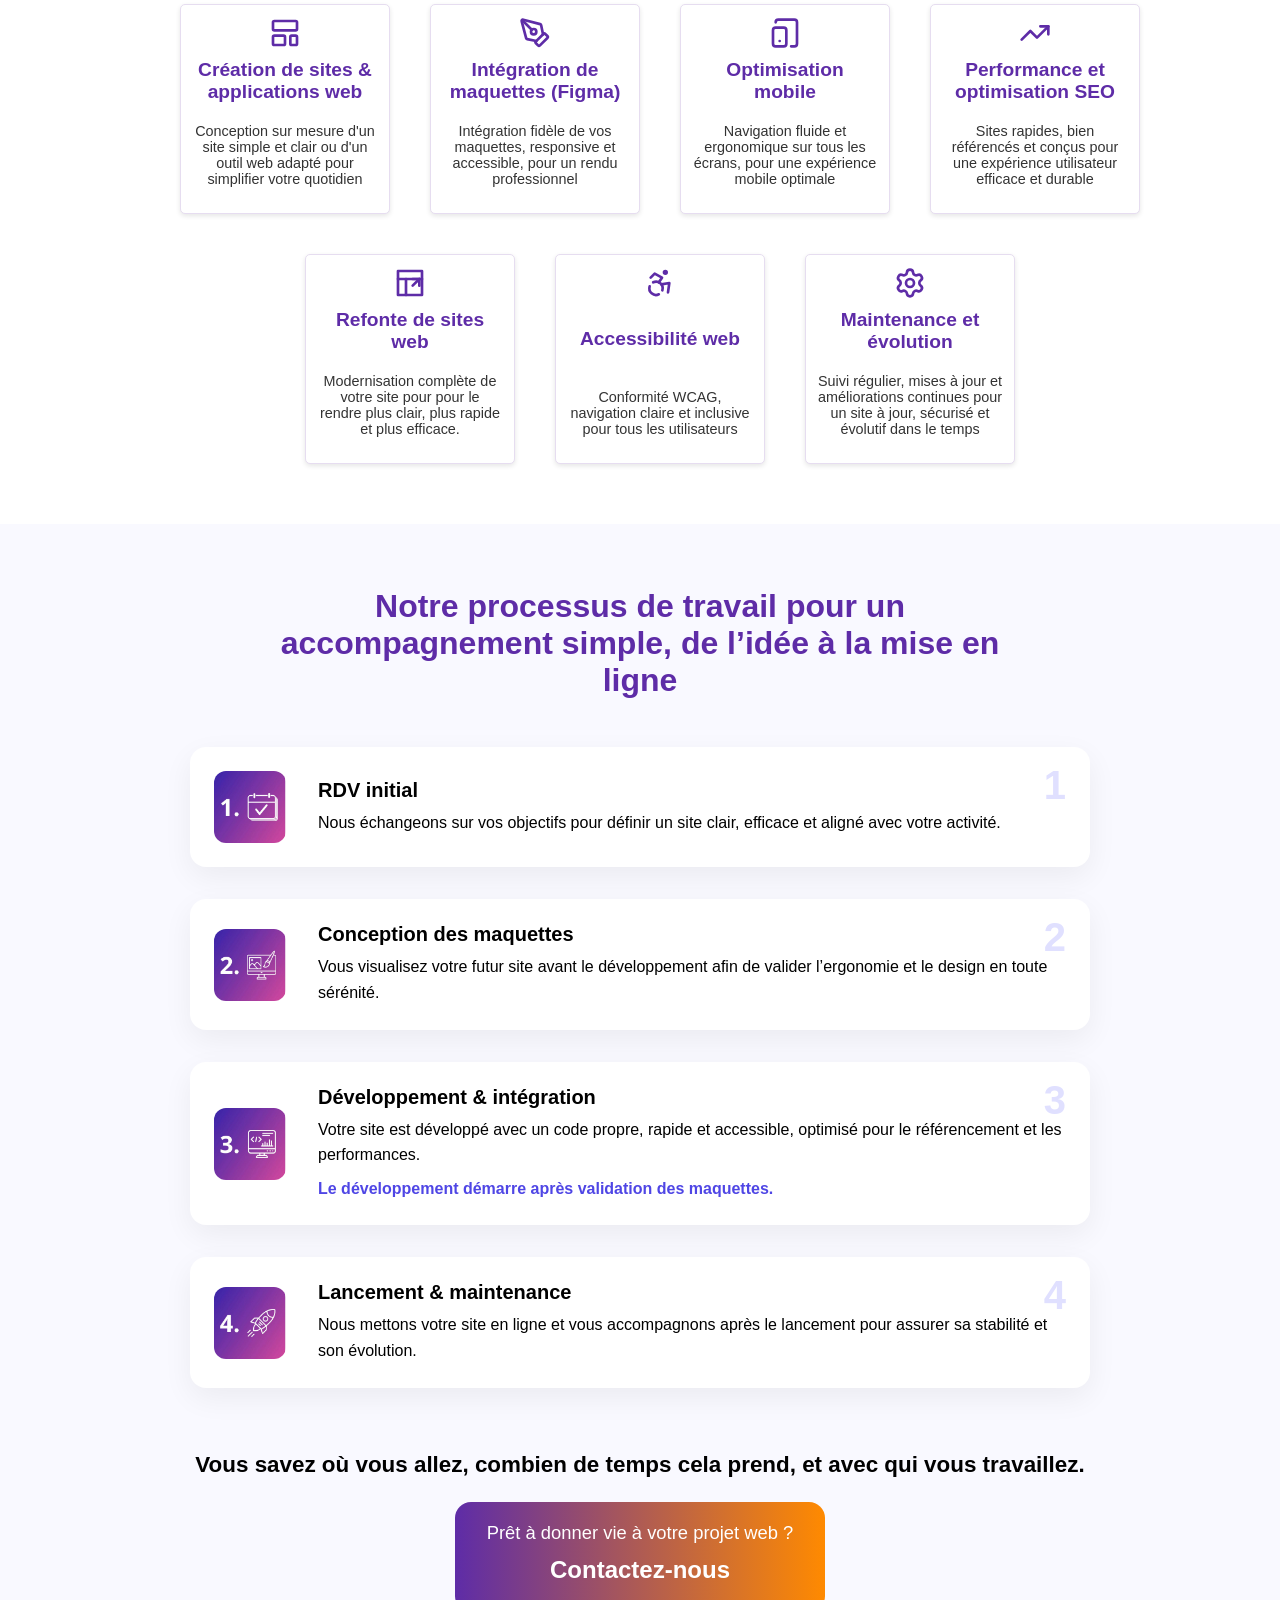
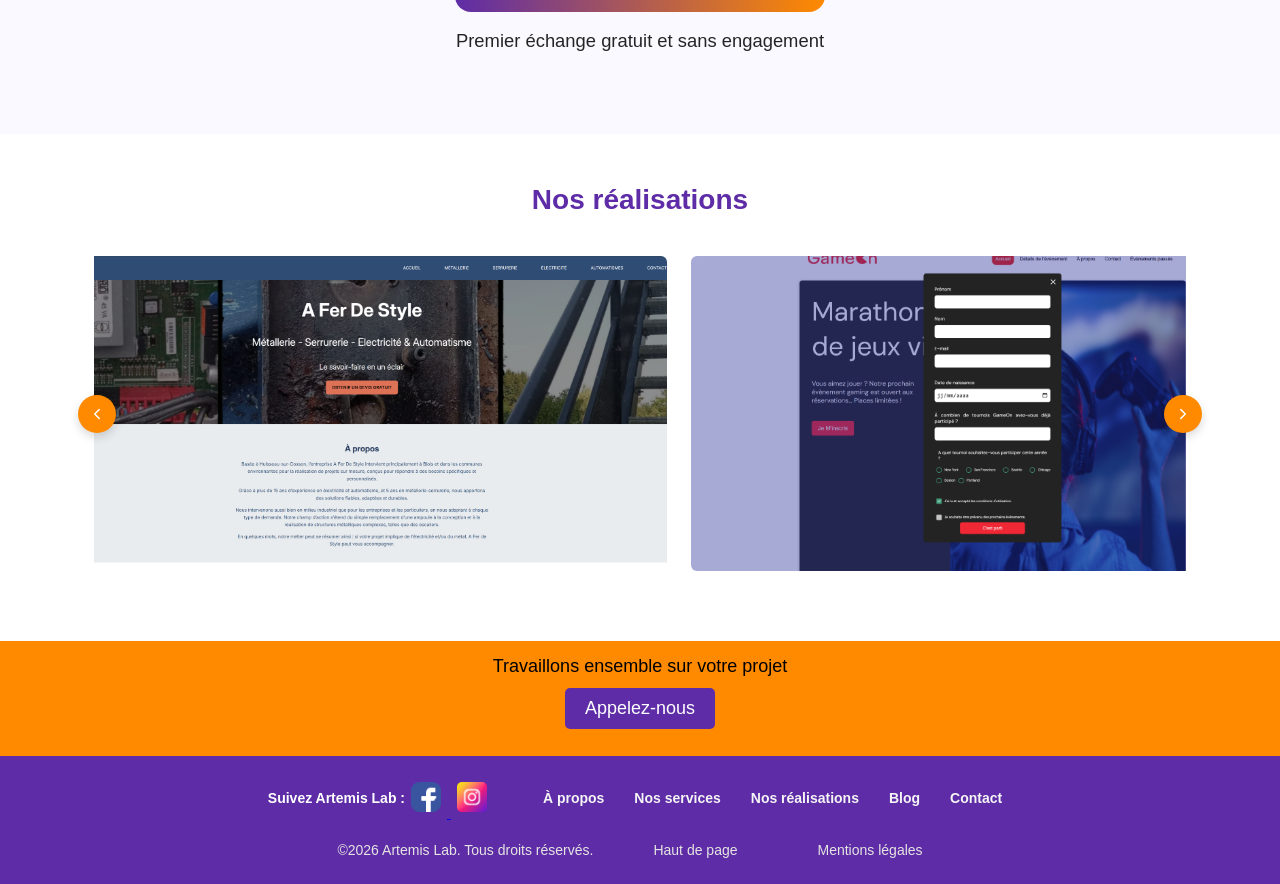
==== commit e3ca11ee: "links to blog index page corrected Co-authored-by: Copilot <copilot@github.com>" ====
--- a/index.html
+++ b/index.html
@@ -128,7 +128,7 @@
         <li><a href="#about" aria-label="Aller à la section à propos">À propos</a></li>
         <li><a href="#services" aria-label="Aller à la section services">Nos services</a></li>
         <li><a href="#projects">Nos réalisations</a></li>
-        <li><a href="/blog.html">Blog</a></li>
+        <li><a href="/blog/index.html">Blog</a></li>
         <li><a href="#contact" aria-label="Aller à la section contact">Contact</a></li>
       </ul>
       <div class="nav-socials" aria-hidden="false">
@@ -351,7 +351,7 @@
          <li><a href="#about" aria-label="Aller à la section à propos">À propos</a></li>
         <li><a href="#services" aria-label="Aller à la section services">Nos services</a></li>
         <li><a href="#projects">Nos réalisations</a></li>
-        <li><a href="/blog.html">Blog</a></li>
+        <li><a href="/blog/index.html">Blog</a></li>
         <li><a href="#contact" aria-label="Aller à la section contact">Contact</a></li>
           </ul>
             </div>
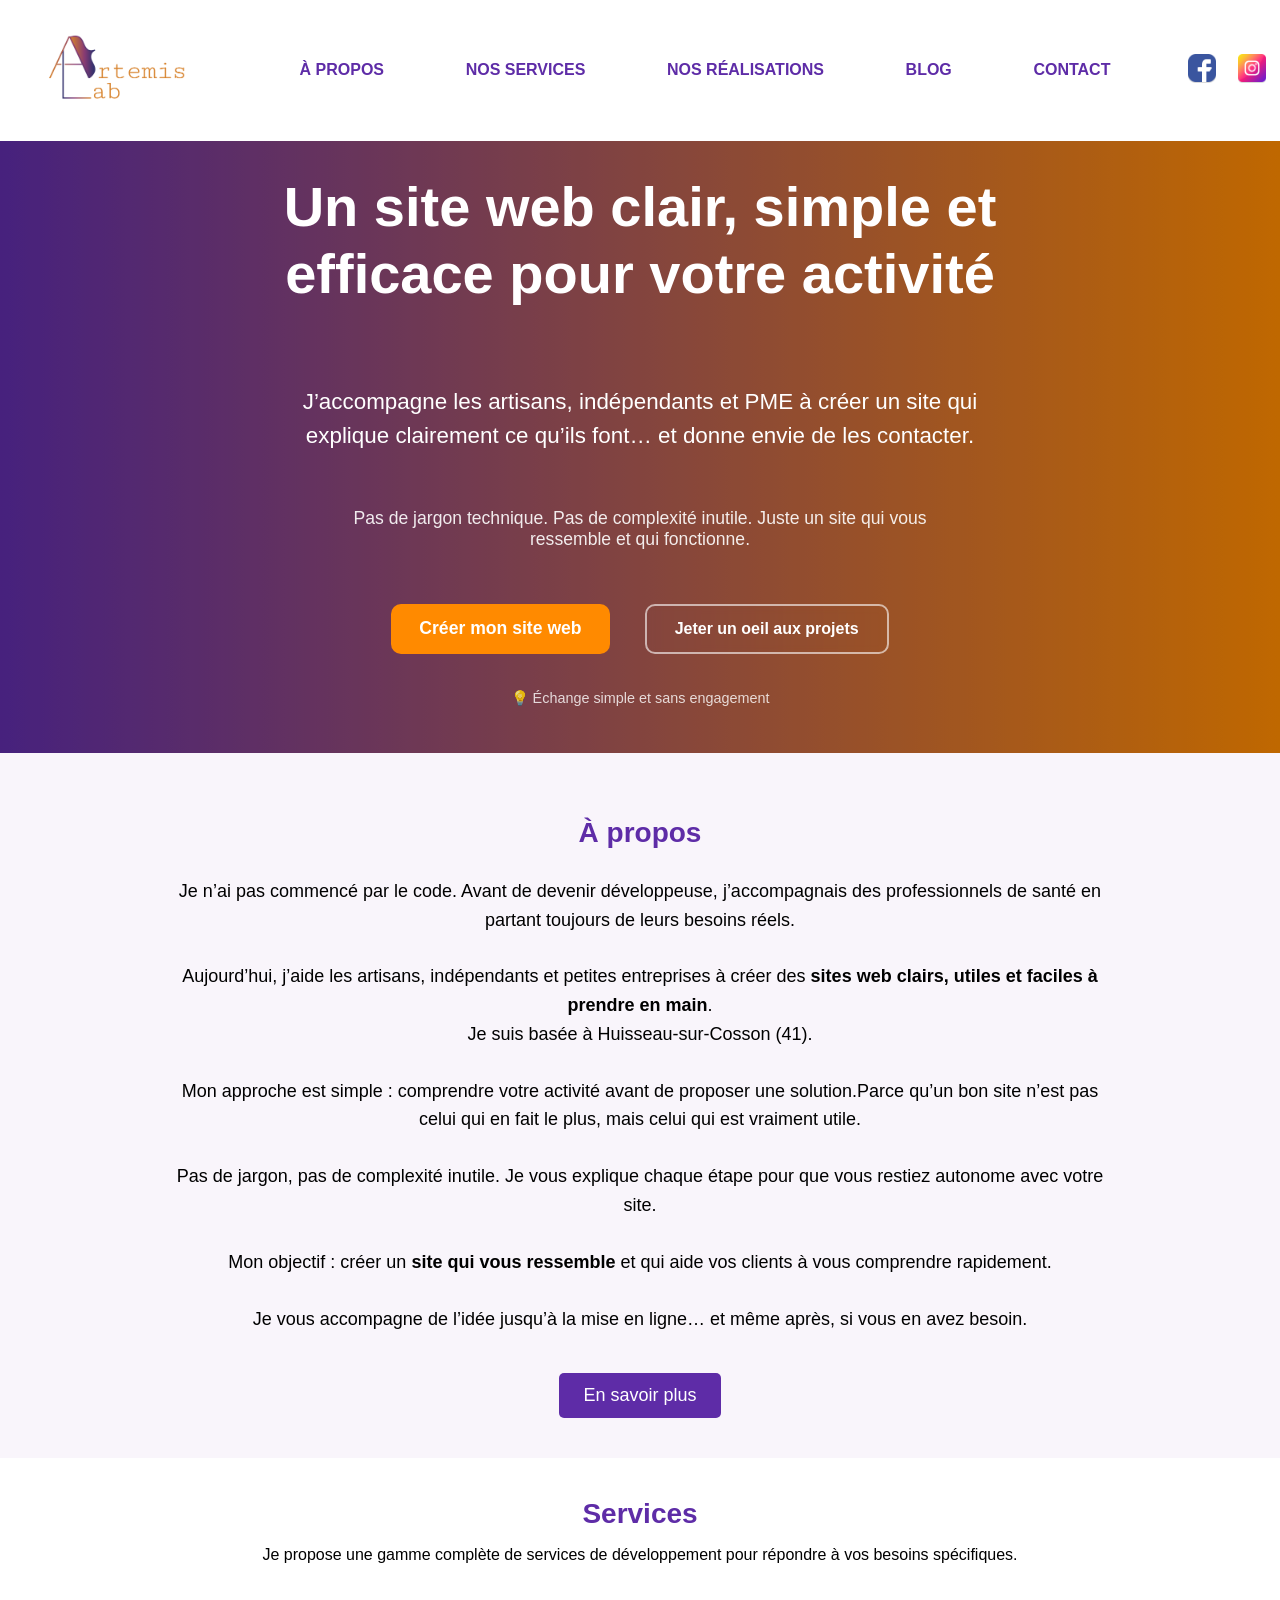
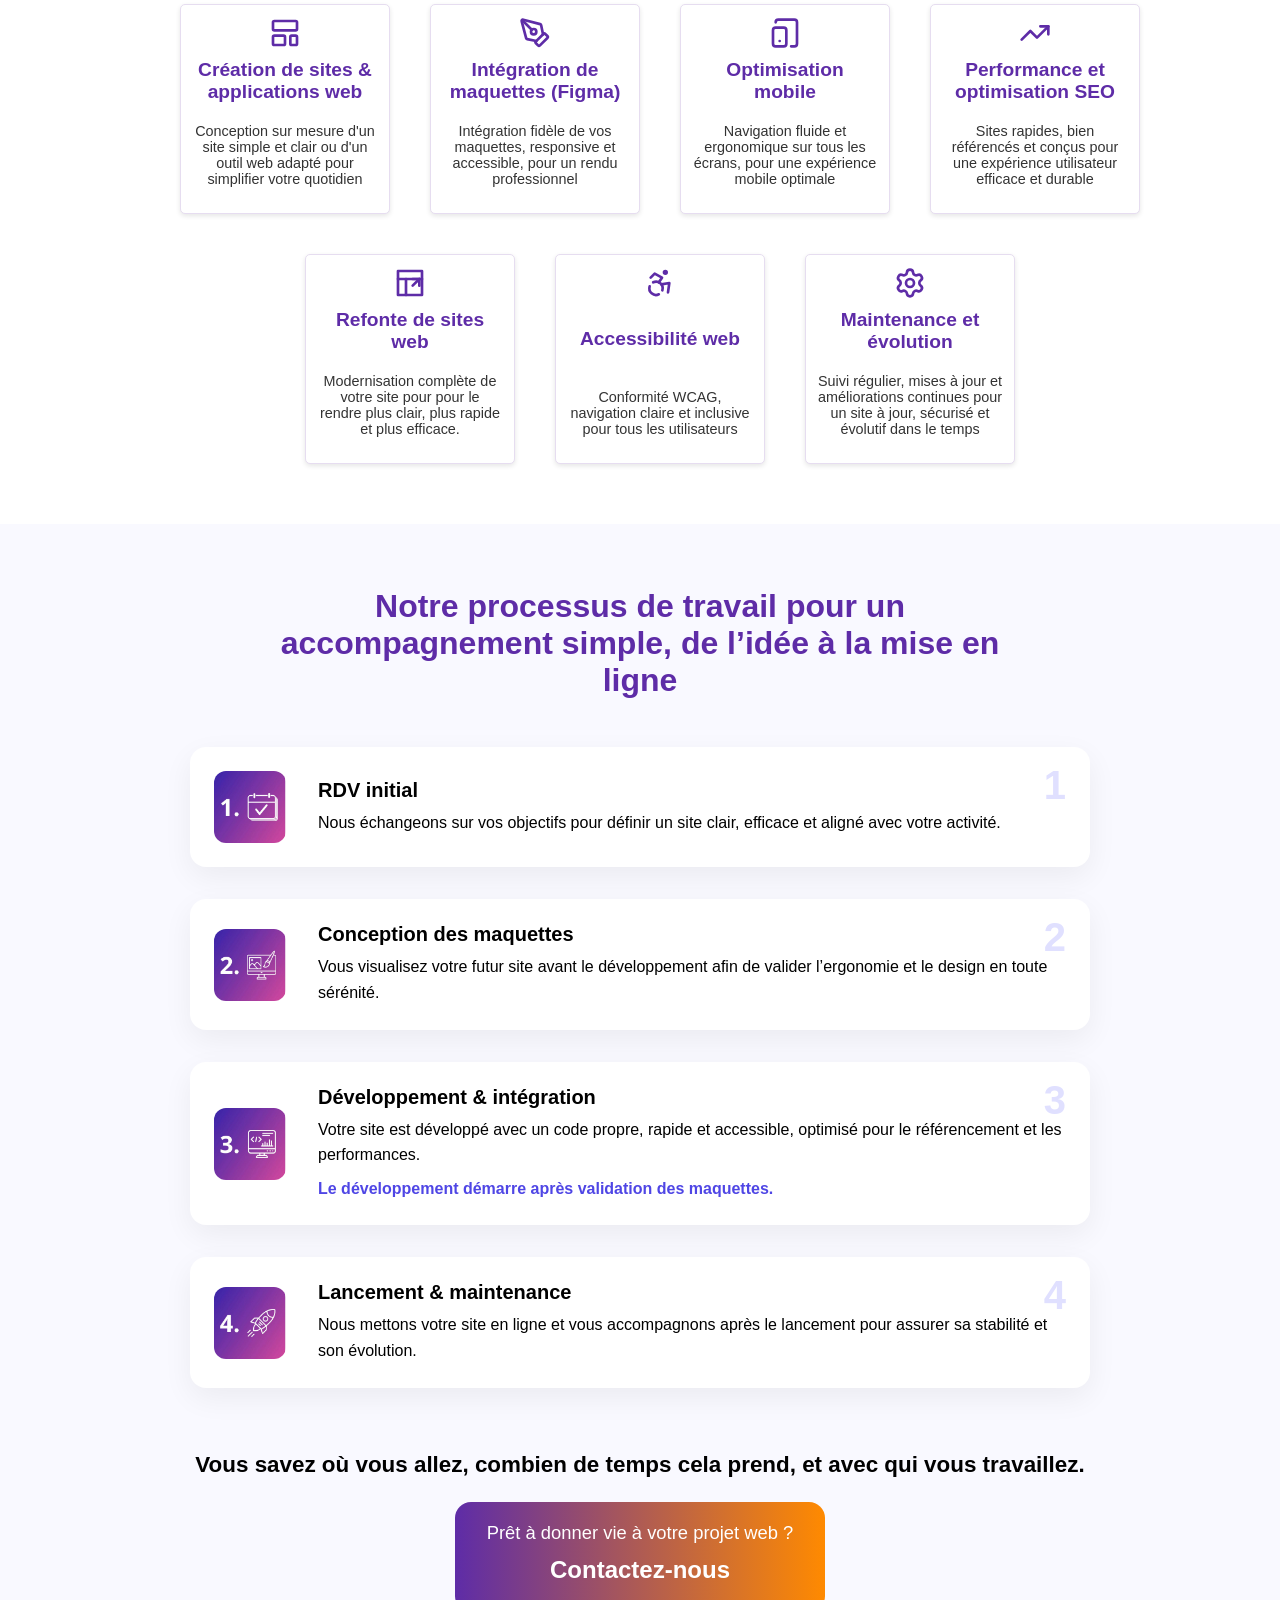
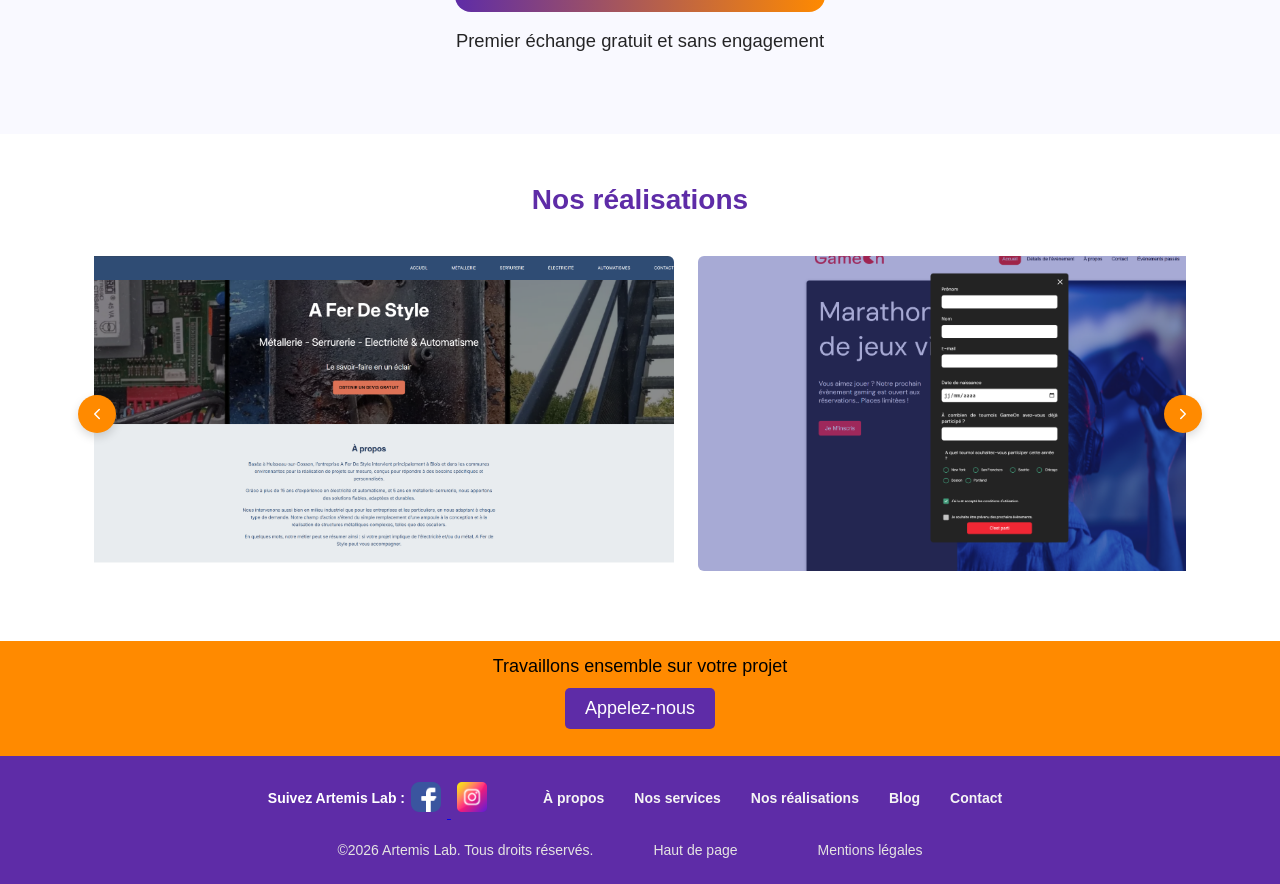
==== commit f3f9f834: "logo corected in og image" ====
--- a/index.html
+++ b/index.html
@@ -10,7 +10,7 @@
     <meta property="og:description" content="Je conçois des sites web rapides, accessibles et optimisés pour le SEO, adaptés à vos besoins et votre activité." />
     <meta property="og:type" content="website" />
     <meta property="og:url" content="https://www.artemislab.fr/" />
-    <meta property="og:image" content="https://www.artemislab.fr/assets/logos/logo_artemislab.png" />
+    <meta property="og:image" content="https://www.artemislab.fr/assets/" />
     <link rel="canonical" href="https://artemislab.fr" />
 
     <script type="application/ld+json">
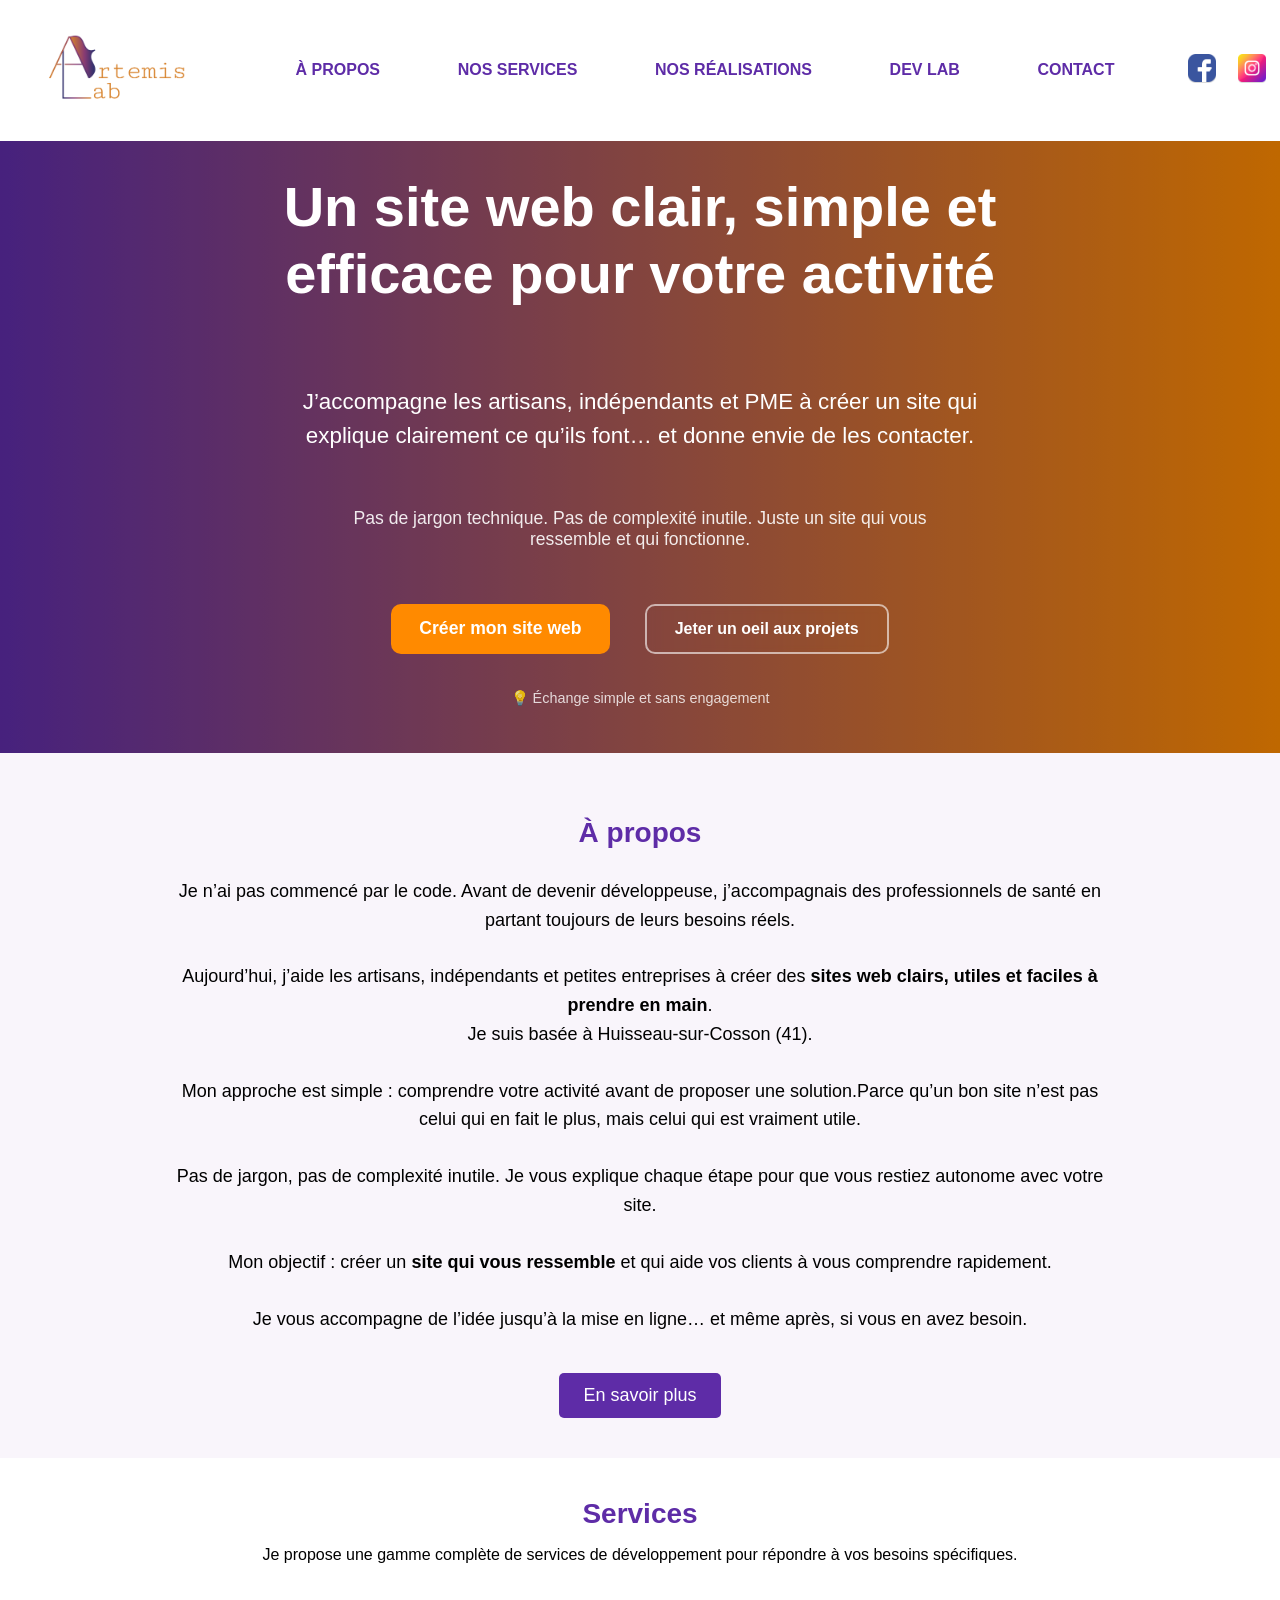
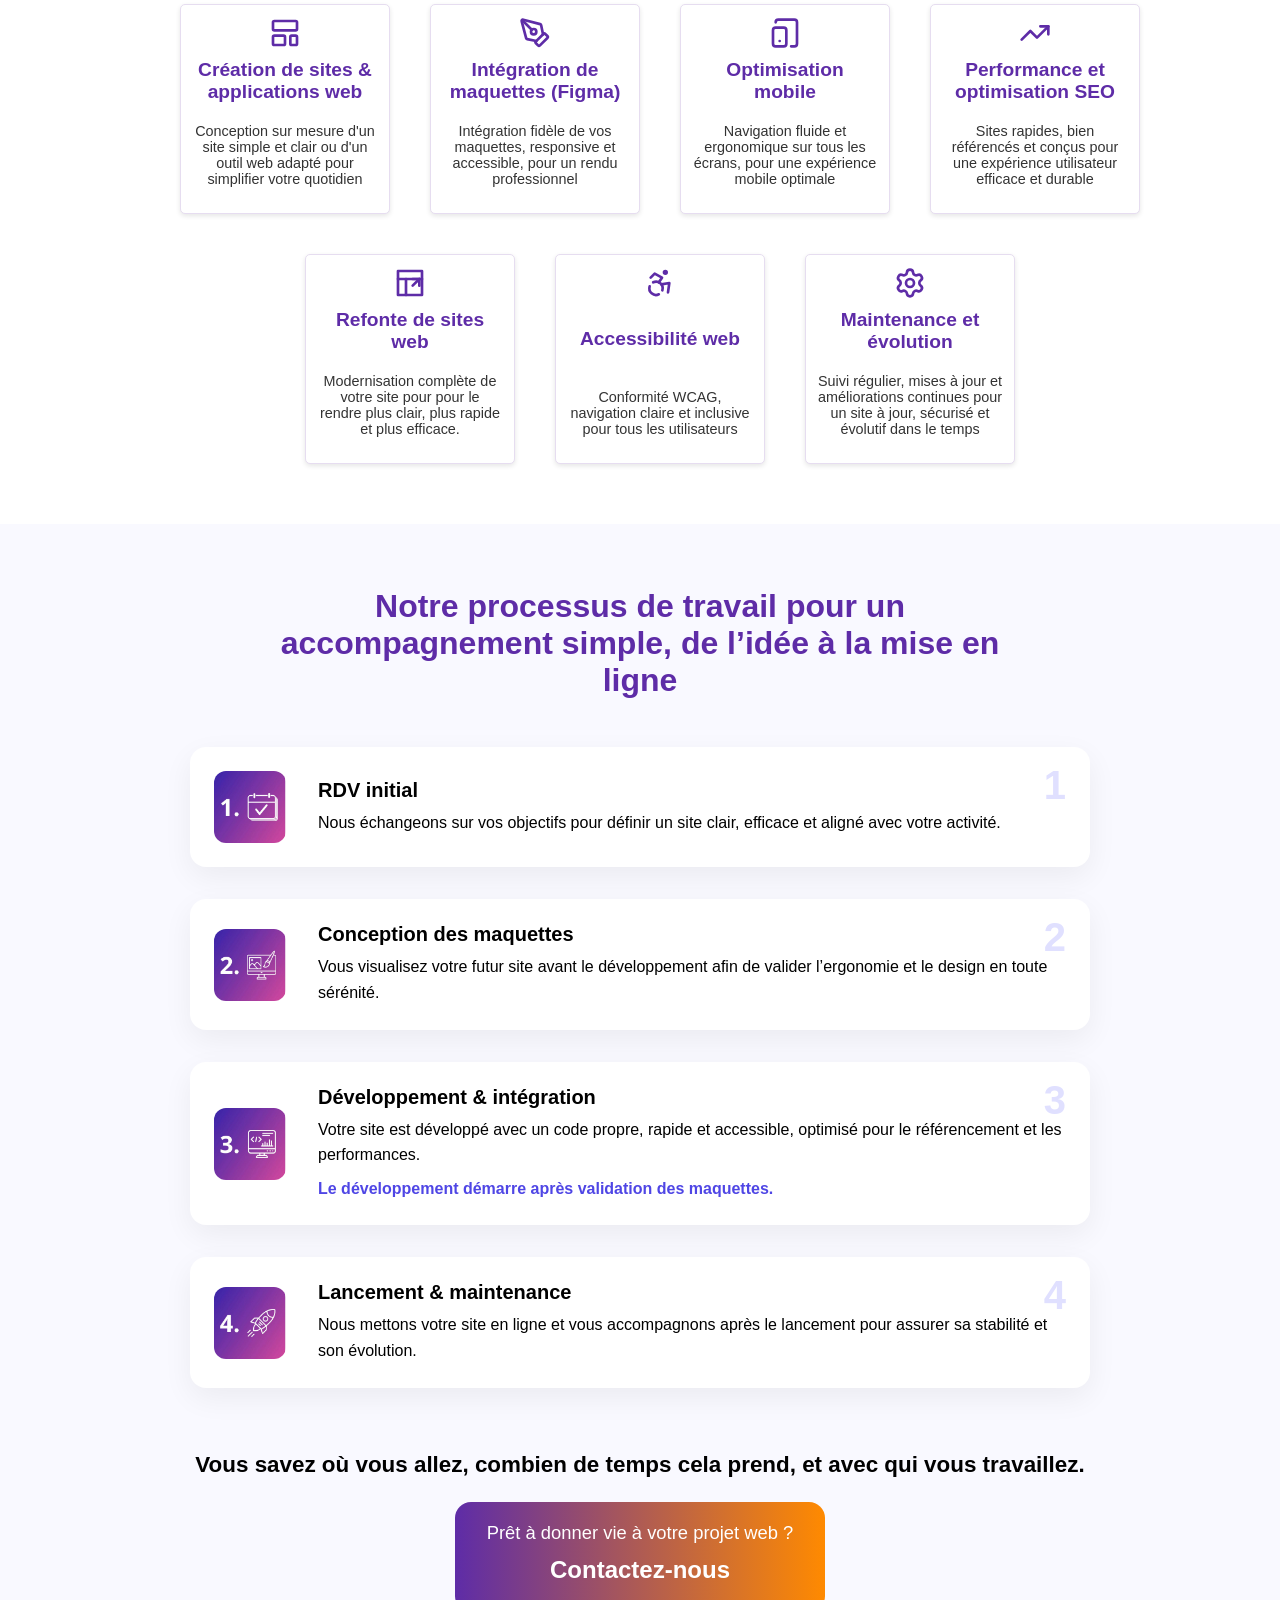
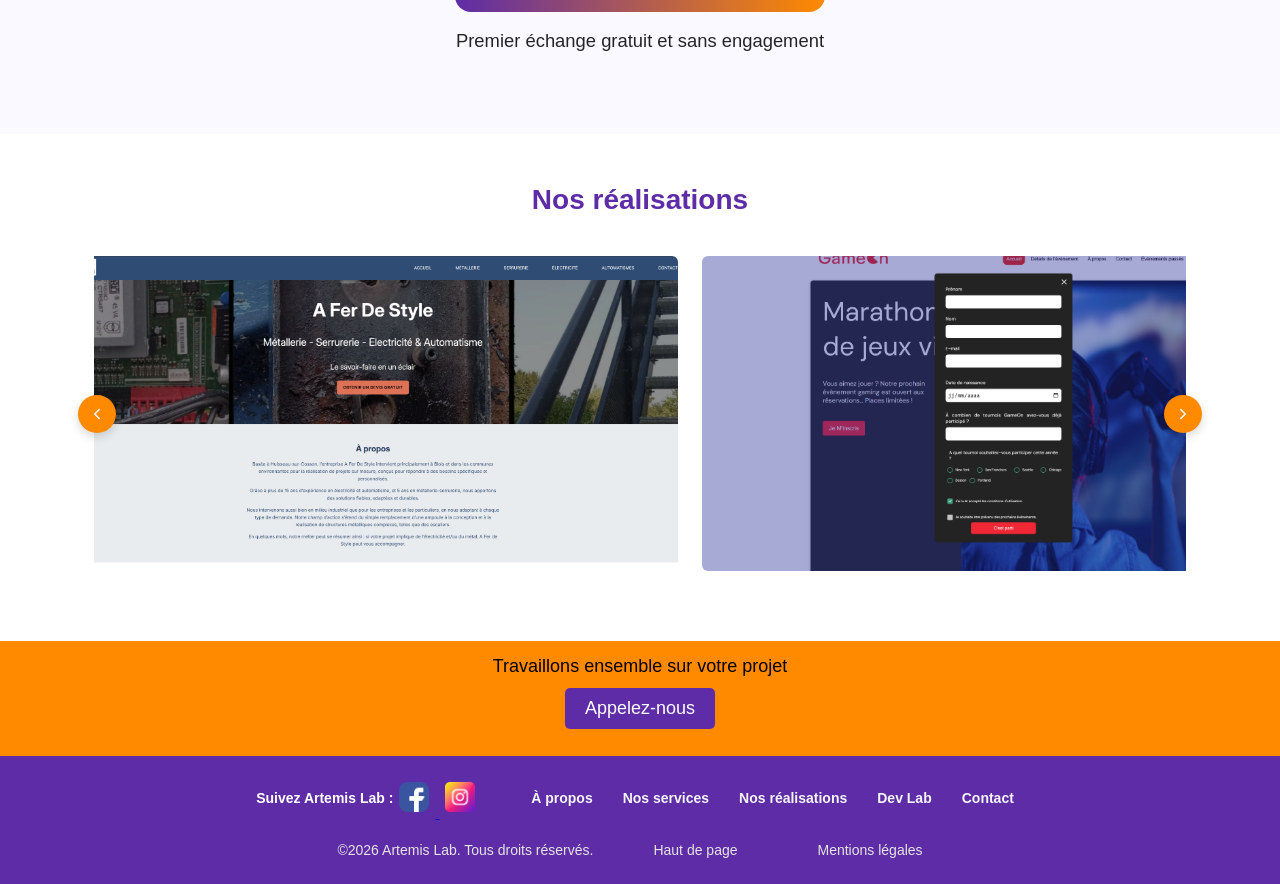
==== commit 702d32fc: "supabase article created, contact page created with css and all links reviewd and og:image corrected" ====
--- a/index.html
+++ b/index.html
@@ -10,7 +10,7 @@
     <meta property="og:description" content="Je conçois des sites web rapides, accessibles et optimisés pour le SEO, adaptés à vos besoins et votre activité." />
     <meta property="og:type" content="website" />
     <meta property="og:url" content="https://www.artemislab.fr/" />
-    <meta property="og:image" content="https://www.artemislab.fr/assets/" />
+    <meta property="og:image" content="https://www.artemislab.fr/assets/logos/image-og-al.jpg" />
     <link rel="canonical" href="https://artemislab.fr" />
 
     <script type="application/ld+json">
@@ -125,11 +125,11 @@
     <nav class="main-nav" aria-label="Navigation principale">
       <a class="logo-link" href="#top" aria-label="Haut de page"><img class="logo-name" src="./assets/logos/logo_artemislab-name.png" alt="Logo Artemis Lab" /></a>
       <ul class="nav-list">
-        <li><a href="#about" aria-label="Aller à la section à propos">À propos</a></li>
+        <li><a href="#about" aria-label="Aller à la page à propos">À propos</a></li>
         <li><a href="#services" aria-label="Aller à la section services">Nos services</a></li>
-        <li><a href="#projects">Nos réalisations</a></li>
-        <li><a href="/blog/index.html">Blog</a></li>
-        <li><a href="#contact" aria-label="Aller à la section contact">Contact</a></li>
+        <li><a href="#projects" aria-label="Aller à la section projets">Nos réalisations</a></li>
+        <li><a href="/dev-lab/index.html" aria-label="Aller à la page dev-lab">Dev Lab</a></li>
+        <li><a href="/contact.html" aria-label="Aller à la page contact">Contact</a></li>
       </ul>
       <div class="nav-socials" aria-hidden="false">
         <a href="https://www.facebook.com/profile.php?id=61586052476132" target="_blank" rel="noopener noreferrer" aria-label="Facebook Artemis Lab">
@@ -350,9 +350,9 @@
           <ul class="footer-links">
          <li><a href="#about" aria-label="Aller à la section à propos">À propos</a></li>
         <li><a href="#services" aria-label="Aller à la section services">Nos services</a></li>
-        <li><a href="#projects">Nos réalisations</a></li>
-        <li><a href="/blog/index.html">Blog</a></li>
-        <li><a href="#contact" aria-label="Aller à la section contact">Contact</a></li>
+        <li><a href="#projects" aria-label="Aller à la section projets">Nos réalisations</a></li>
+        <li><a href="/dev-lab/index.html" aria-label="Aller à la section dev-lab">Dev Lab</a></li>
+        <li><a href="/contact.html" aria-label="Aller à la section contact">Contact</a></li>
           </ul>
             </div>
 
@@ -361,7 +361,7 @@
        <div class="footer-mentions">
         <p class="footer-copy">©<span id="current-year"></span> Artemis Lab. Tous droits réservés.</p>
         <a class="footer-link" href="#top" aria-label="revenir en haut de la page">Haut de page</a>
-        <a class="footer-link" href="/mentions-legales.html" aria-label="Mentions légales"> Mentions légales </a>
+        <a class="footer-link" href="../mentions-legales.html" aria-label="Mentions légales"> Mentions légales </a>
         </div>
          </nav>
       </div>
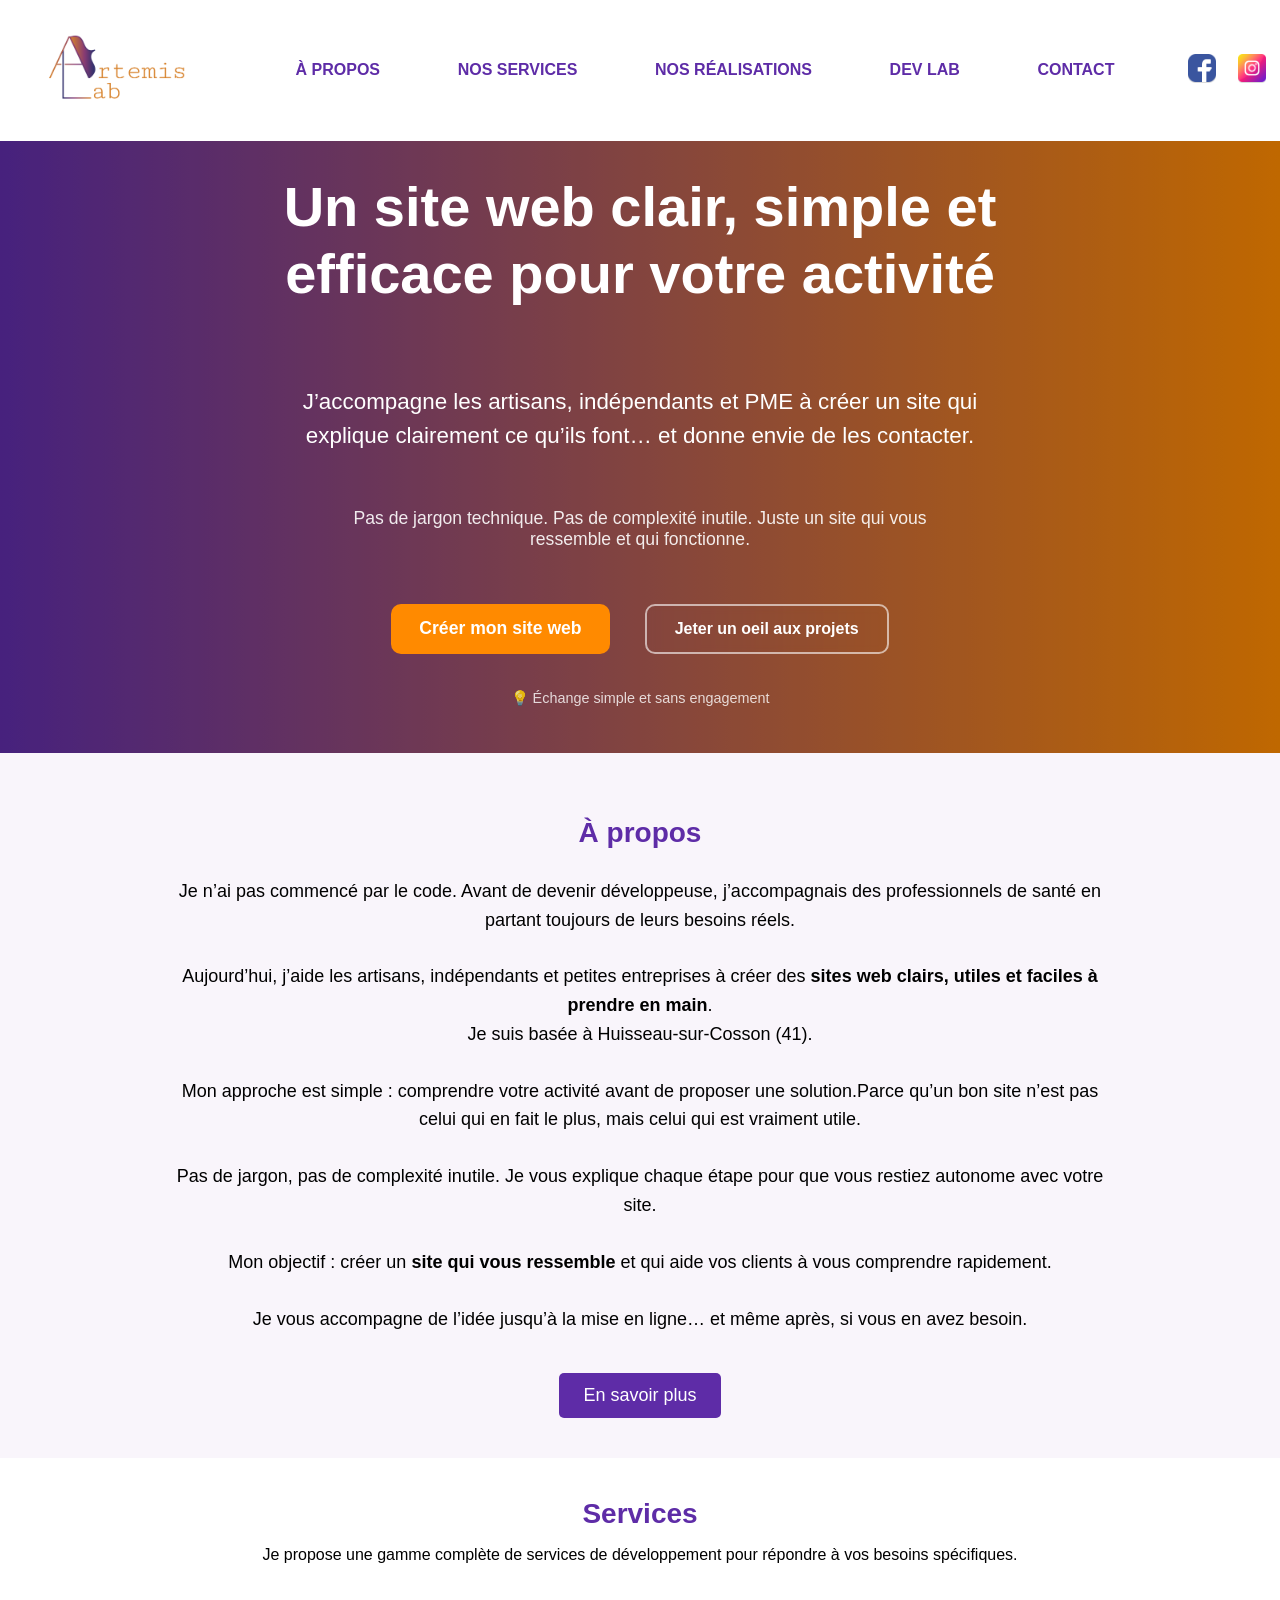
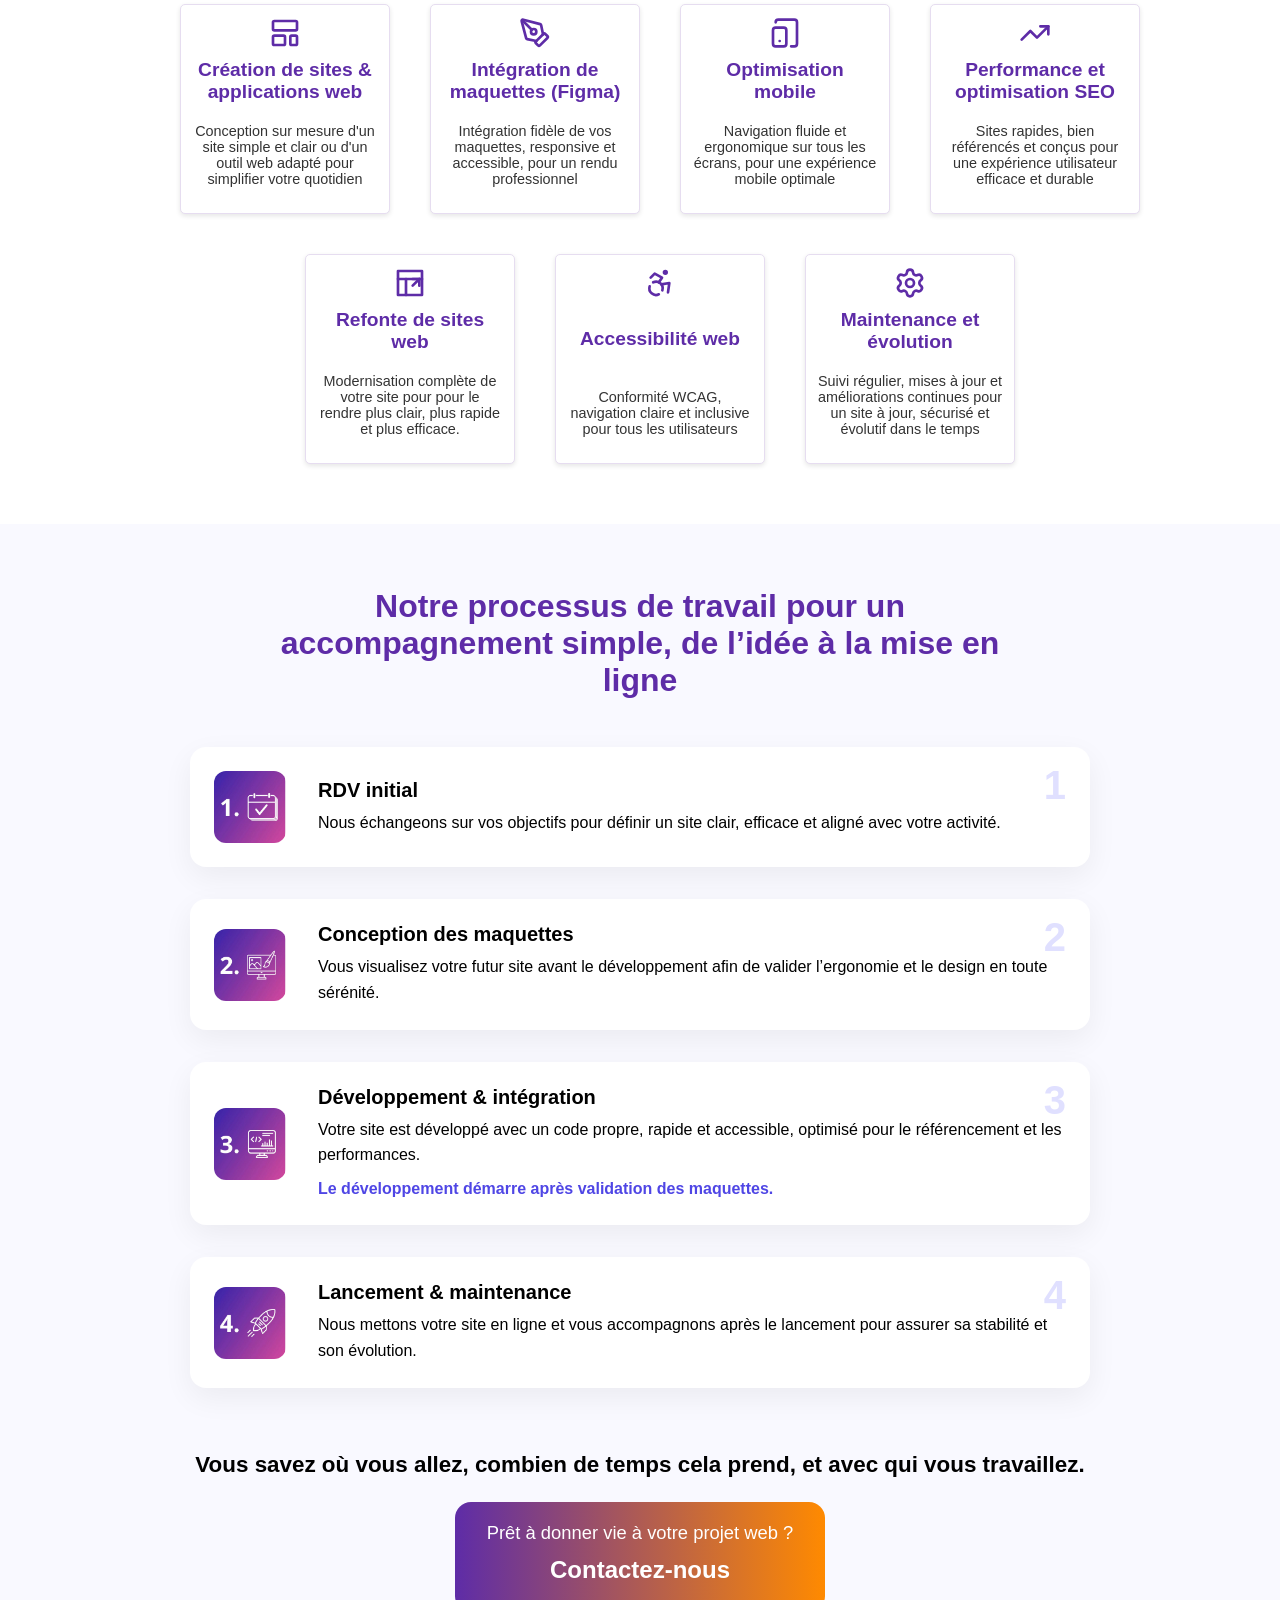
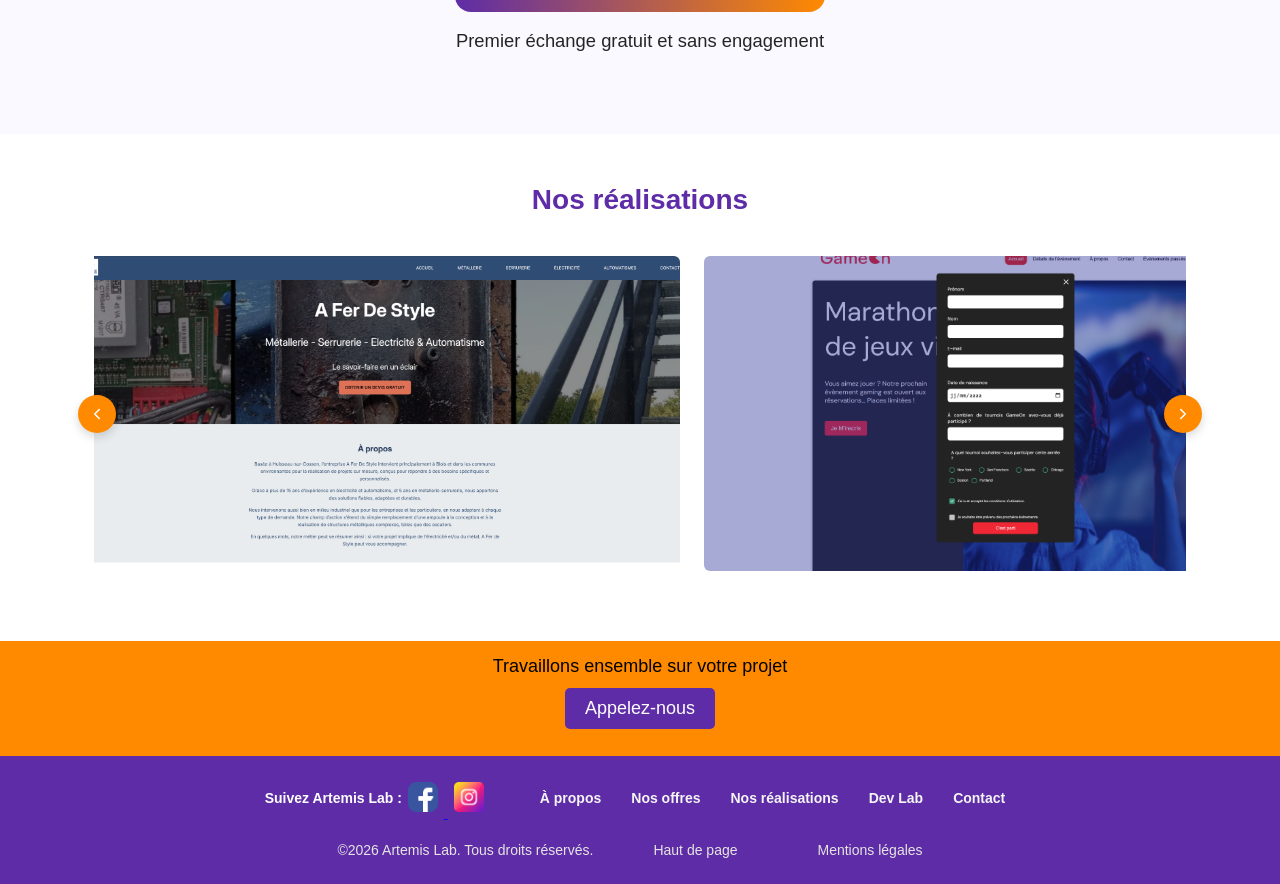
==== commit acc323b9: "links corrected and offer page added" ====
--- a/index.html
+++ b/index.html
@@ -128,7 +128,7 @@
         <li><a href="#about" aria-label="Aller à la page à propos">À propos</a></li>
         <li><a href="#services" aria-label="Aller à la section services">Nos services</a></li>
         <li><a href="#projects" aria-label="Aller à la section projets">Nos réalisations</a></li>
-        <li><a href="/dev-lab/index.html" aria-label="Aller à la page dev-lab">Dev Lab</a></li>
+        <li><a href="/dev-lab/" aria-label="Aller à la page dev-lab">Dev Lab</a></li>
         <li><a href="/contact.html" aria-label="Aller à la page contact">Contact</a></li>
       </ul>
       <div class="nav-socials" aria-hidden="false">
@@ -349,9 +349,9 @@
         <nav aria-label="Liens de pied de page">
           <ul class="footer-links">
          <li><a href="#about" aria-label="Aller à la section à propos">À propos</a></li>
-        <li><a href="#services" aria-label="Aller à la section services">Nos services</a></li>
+        <li><a href="/services-offres/" aria-label="Aller à la section services">Nos offres</a></li>
         <li><a href="#projects" aria-label="Aller à la section projets">Nos réalisations</a></li>
-        <li><a href="/dev-lab/index.html" aria-label="Aller à la section dev-lab">Dev Lab</a></li>
+        <li><a href="/dev-lab/" aria-label="Aller à la section dev-lab">Dev Lab</a></li>
         <li><a href="/contact.html" aria-label="Aller à la section contact">Contact</a></li>
           </ul>
             </div>
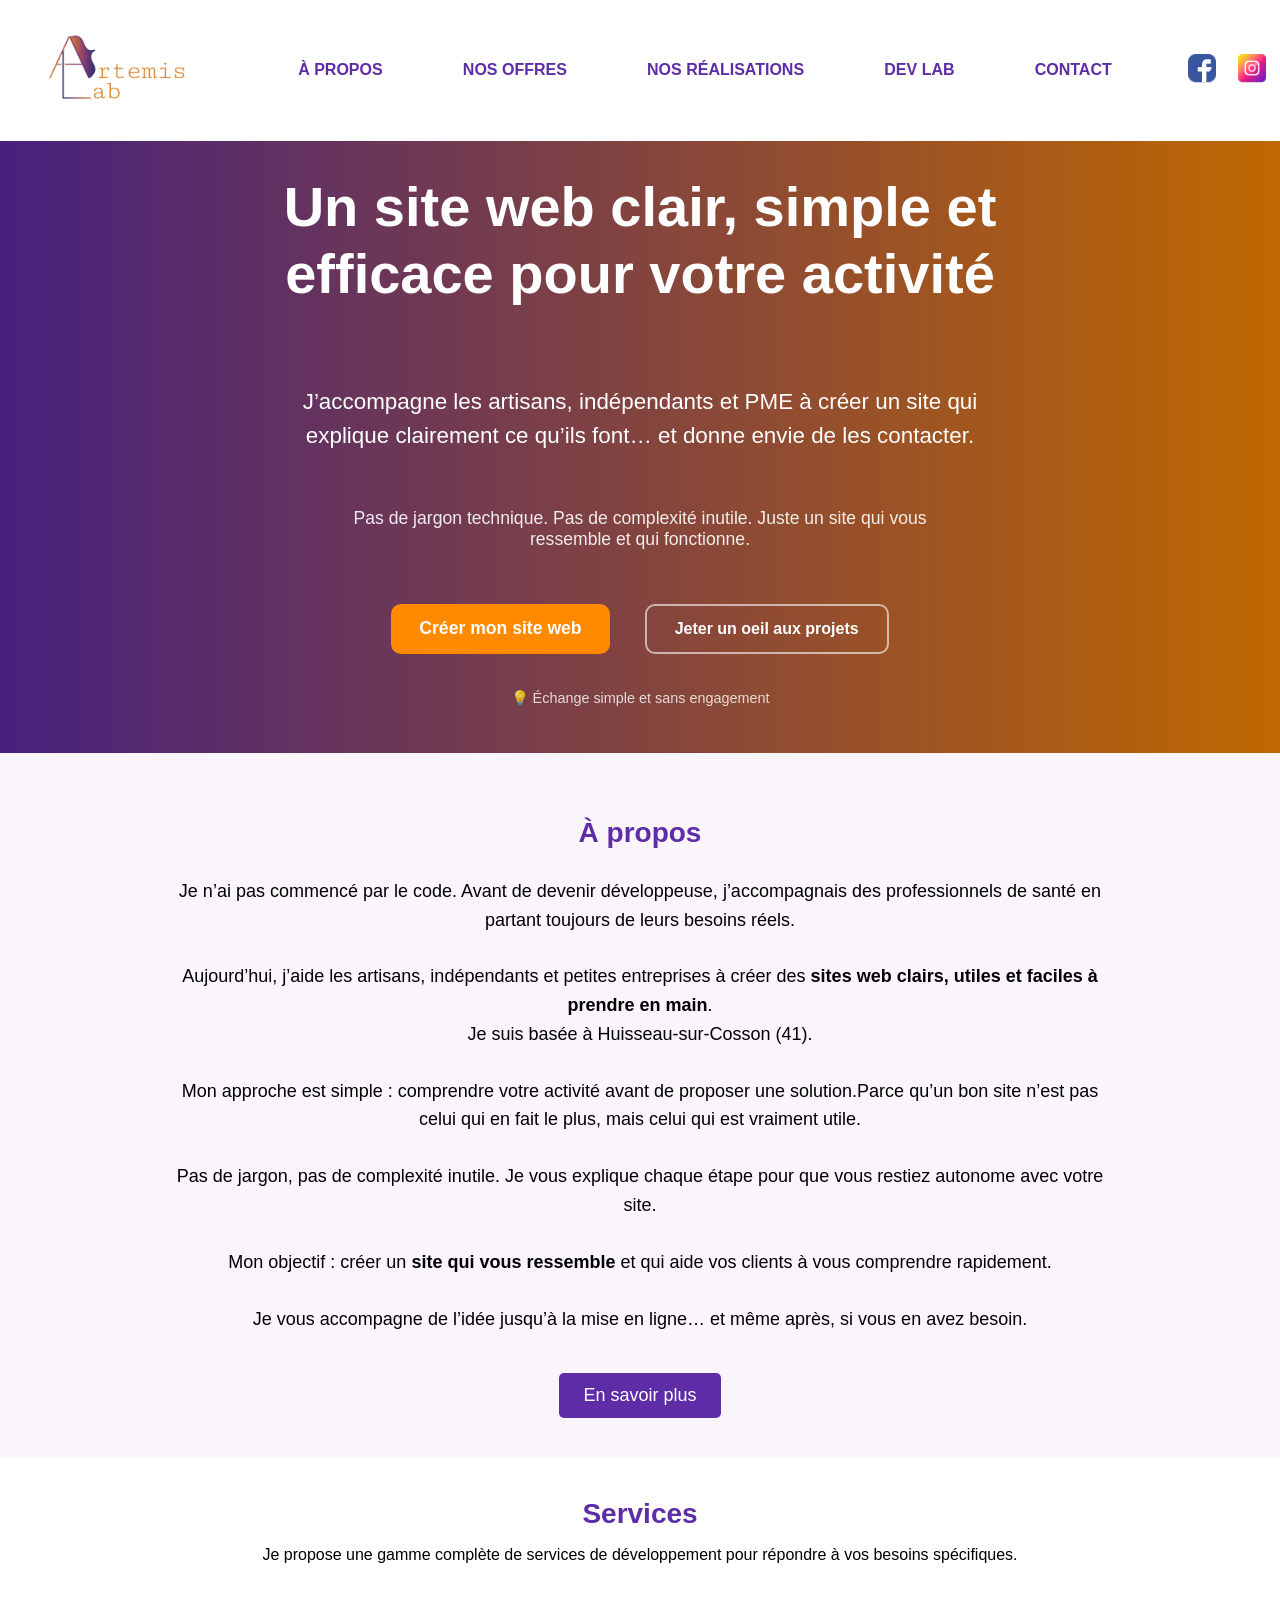
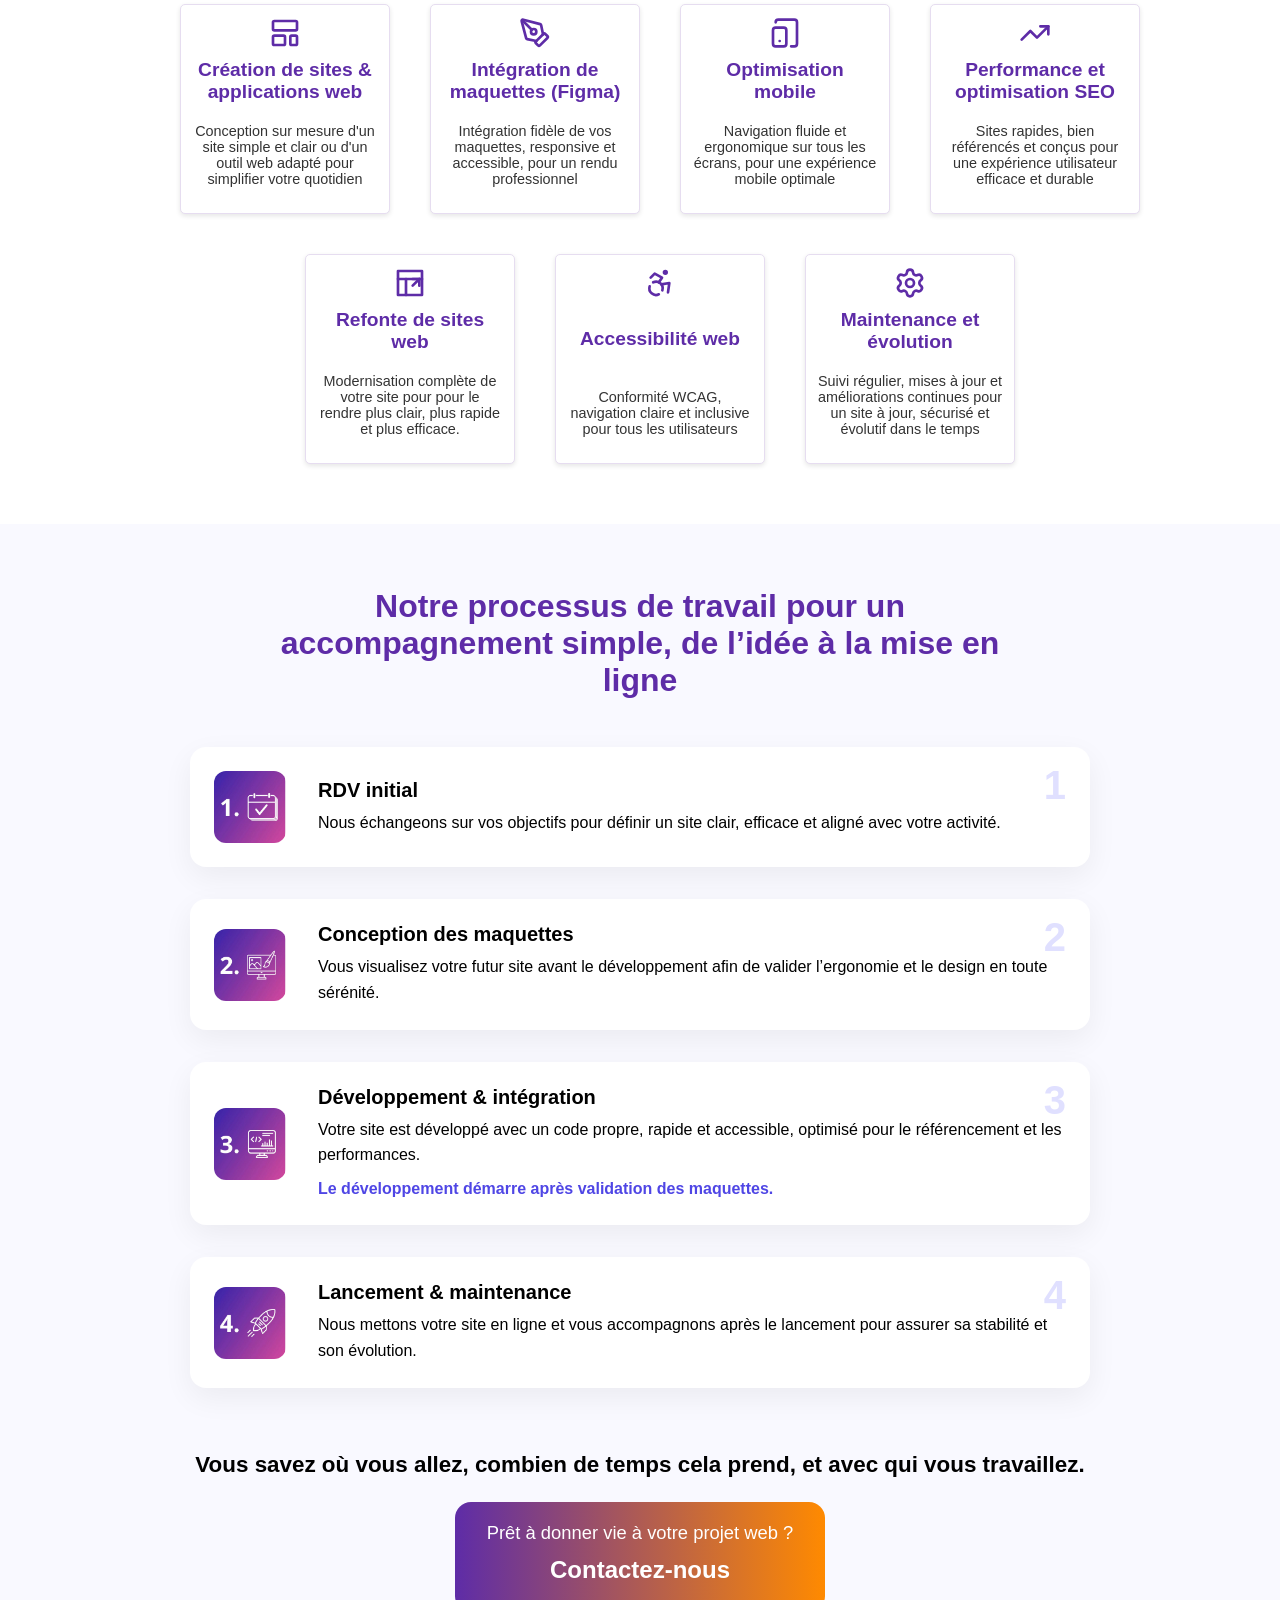
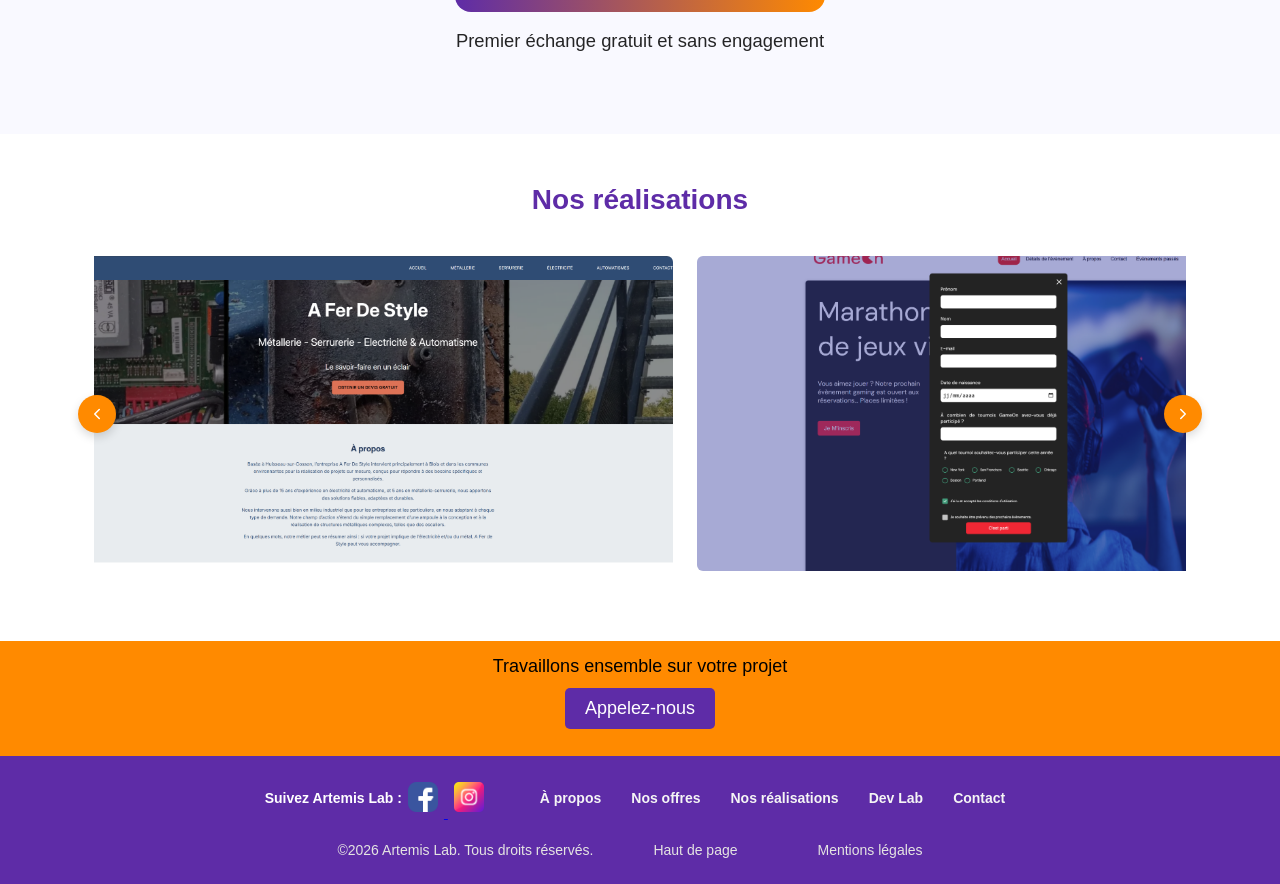
==== commit 789d26d1: "main page link to ofer page corrected" ====
--- a/index.html
+++ b/index.html
@@ -126,7 +126,7 @@
       <a class="logo-link" href="#top" aria-label="Haut de page"><img class="logo-name" src="./assets/logos/logo_artemislab-name.png" alt="Logo Artemis Lab" /></a>
       <ul class="nav-list">
         <li><a href="#about" aria-label="Aller à la page à propos">À propos</a></li>
-        <li><a href="#services" aria-label="Aller à la section services">Nos services</a></li>
+        <li><a href="/services-offres/" aria-label="Aller à la section services">Nos offres</a></li>
         <li><a href="#projects" aria-label="Aller à la section projets">Nos réalisations</a></li>
         <li><a href="/dev-lab/" aria-label="Aller à la page dev-lab">Dev Lab</a></li>
         <li><a href="/contact.html" aria-label="Aller à la page contact">Contact</a></li>
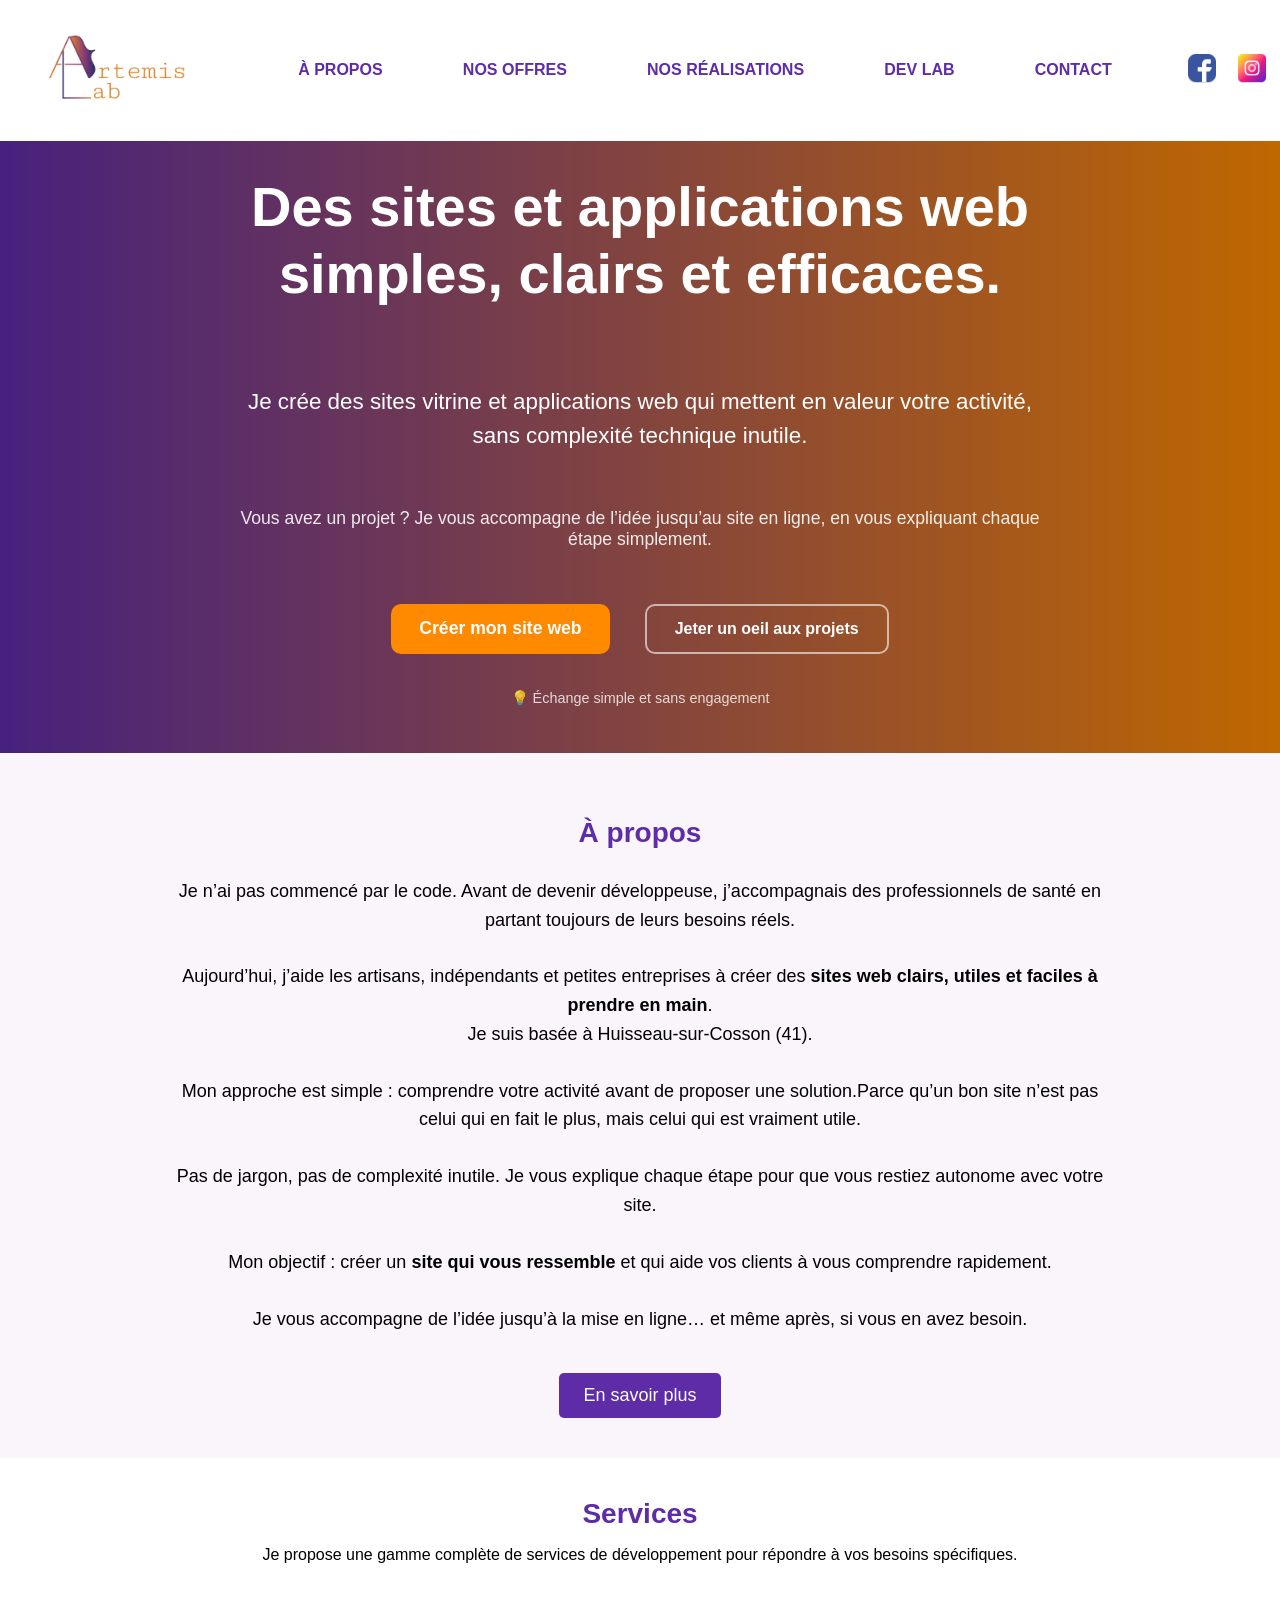
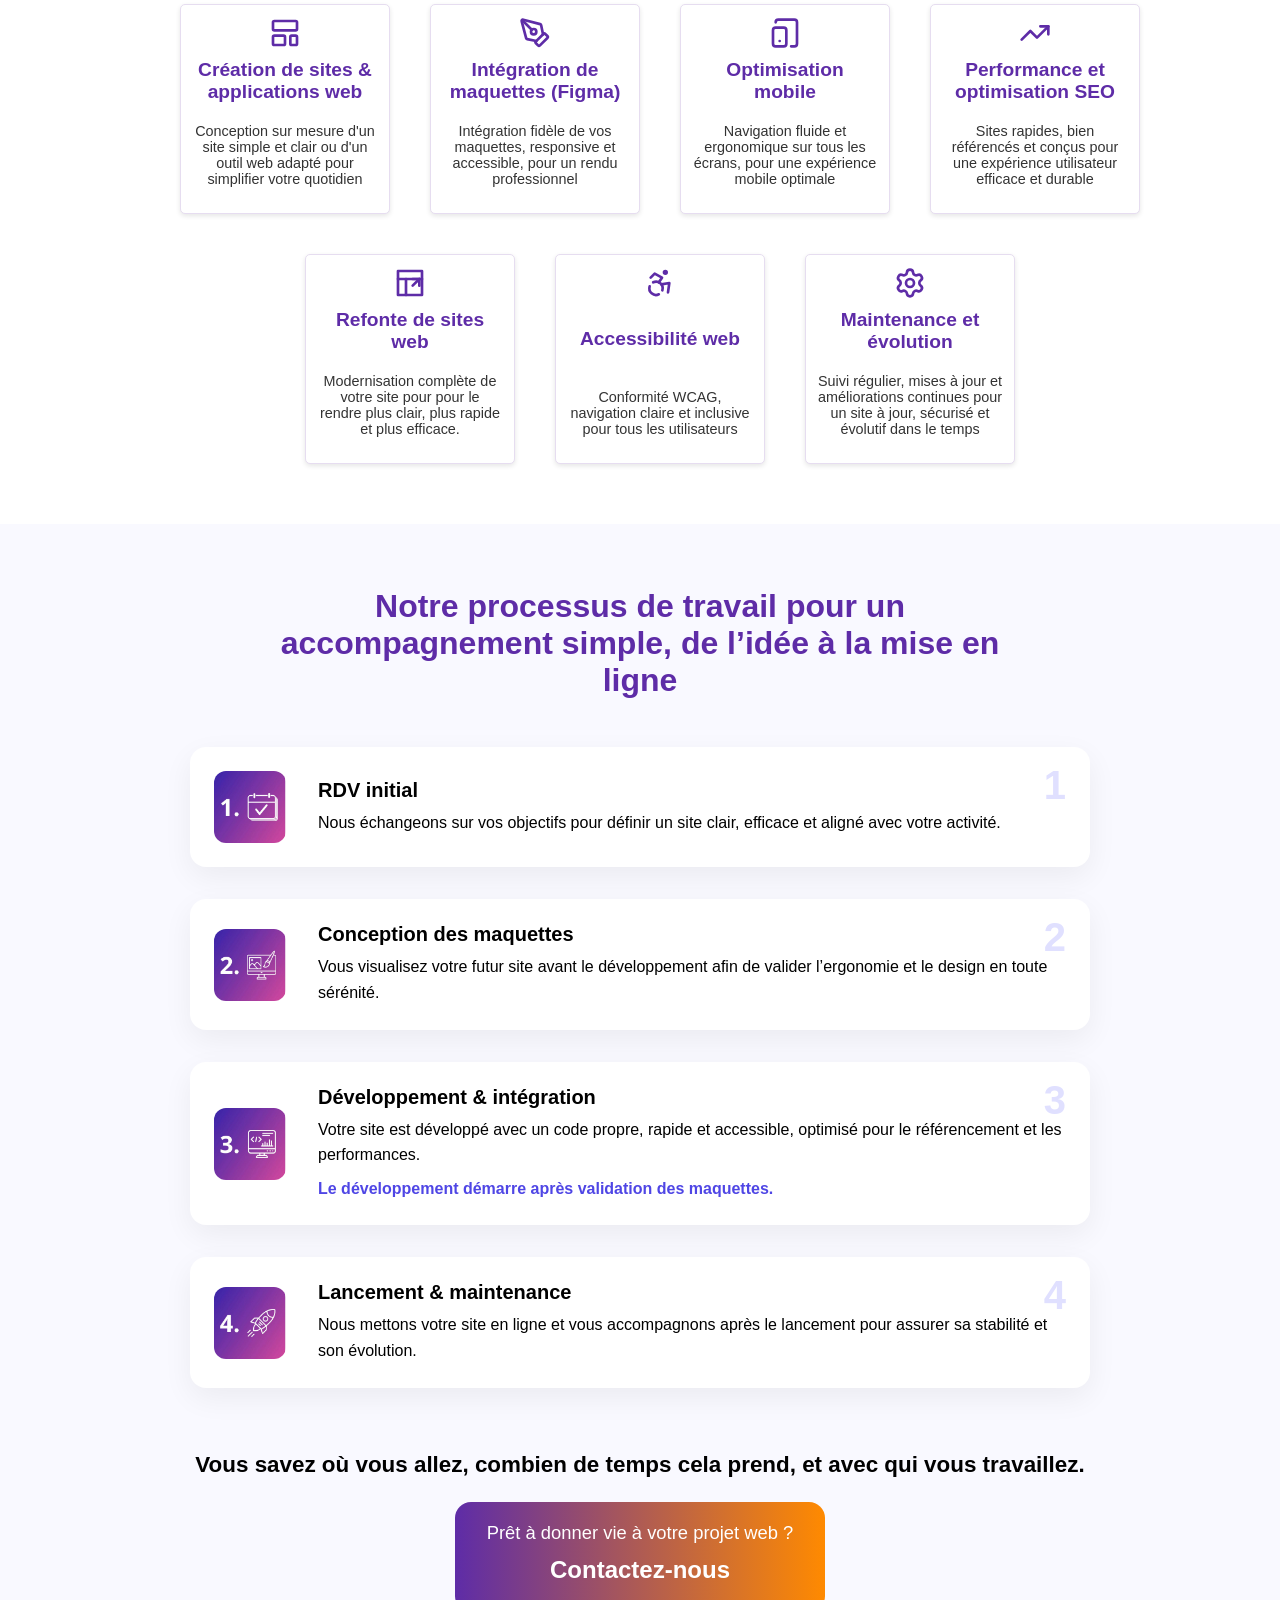
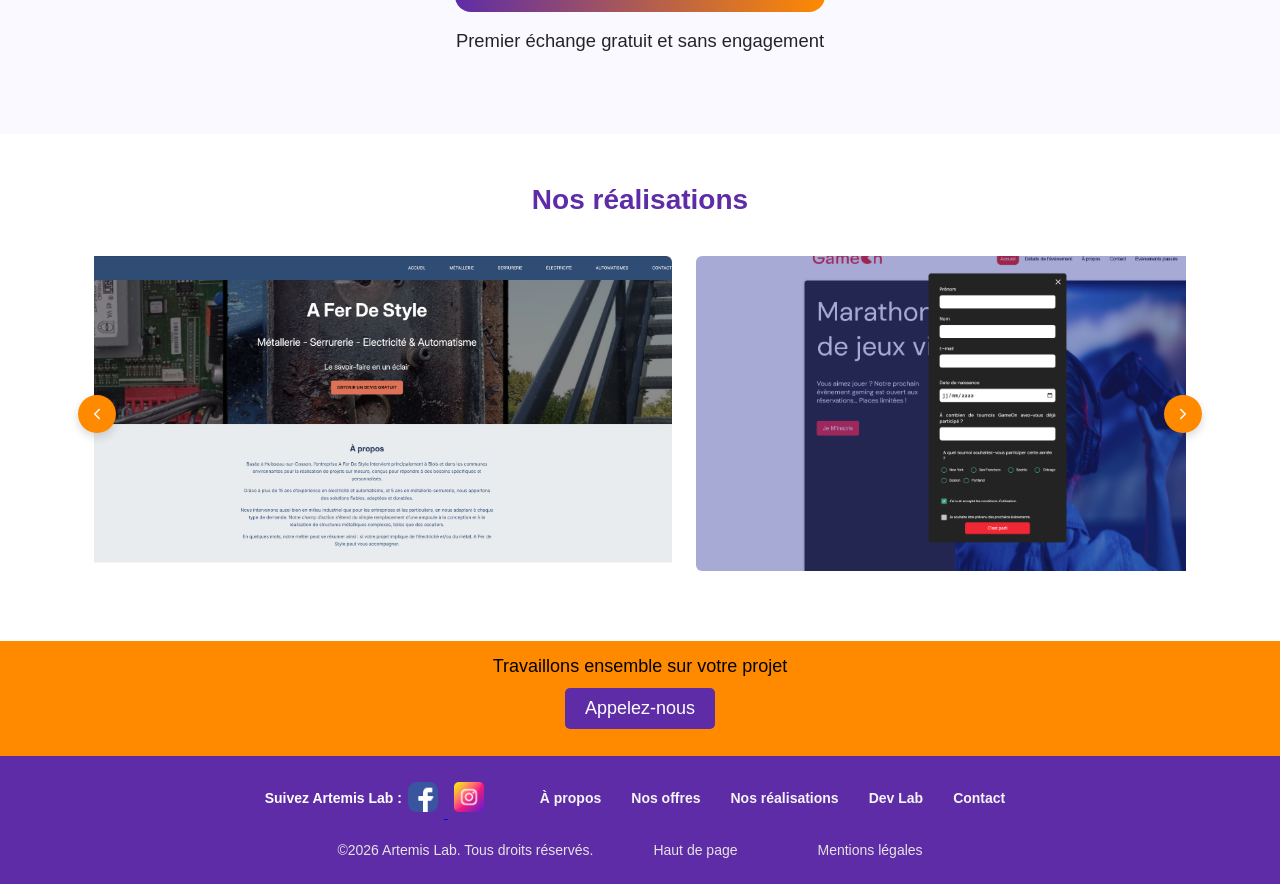
==== commit 013c62a3: "hero text changed" ====
--- a/index.html
+++ b/index.html
@@ -142,14 +142,9 @@
     </nav>
     <header class="header" aria-label="En-tête principal">
       <div class="header-text">
-        <h1 class="main-title">Un site web clair, simple et efficace pour votre activité</h1>
-            <p class="hero-subtitle">
-    J’accompagne les artisans, indépendants et PME à créer un site qui
-    explique clairement ce qu’ils font… et donne envie de les contacter.
-  </p>
-  <p class="hero-description">
-    Pas de jargon technique. Pas de complexité inutile. Juste un site qui vous ressemble et qui fonctionne.
-  </p>
+        <h1 class="main-title">Des sites et applications web simples, clairs et efficaces.</h1>
+            <p class="hero-subtitle">Je crée des sites vitrine et applications web qui mettent en valeur votre activité, sans complexité technique inutile.</p>
+  <p class="hero-description">Vous avez un projet ? Je vous accompagne de l’idée jusqu’au site en ligne, en vous expliquant chaque étape simplement.</p>
   <div class="hero-cta">
     <a class="cta-primary" href="mailto:diane.foucher.artemislab@gmail.com">Créer mon site web</a>
     <a class="cta-secondary" href="#projects">Jeter un oeil aux projets</a>
--- a/styles/styles.css
+++ b/styles/styles.css
@@ -133,21 +133,21 @@
 
 .header-text h1 {
   font-size: 3.5rem;
-  max-width: 800px;
+  max-width: 950px;
   line-height: 1.2;
   margin: 0 0 40px 0;
 }
 
 .hero-subtitle {
   font-size: 1.4rem;
-  max-width: 700px;
+  max-width: 800px;
   line-height: 1.5;
 }
 
 .hero-description {
   font-size: 1.1rem;
   opacity: 0.9;
-  max-width: 600px;
+  max-width: 800px;
 }
 
 .hero-cta {
